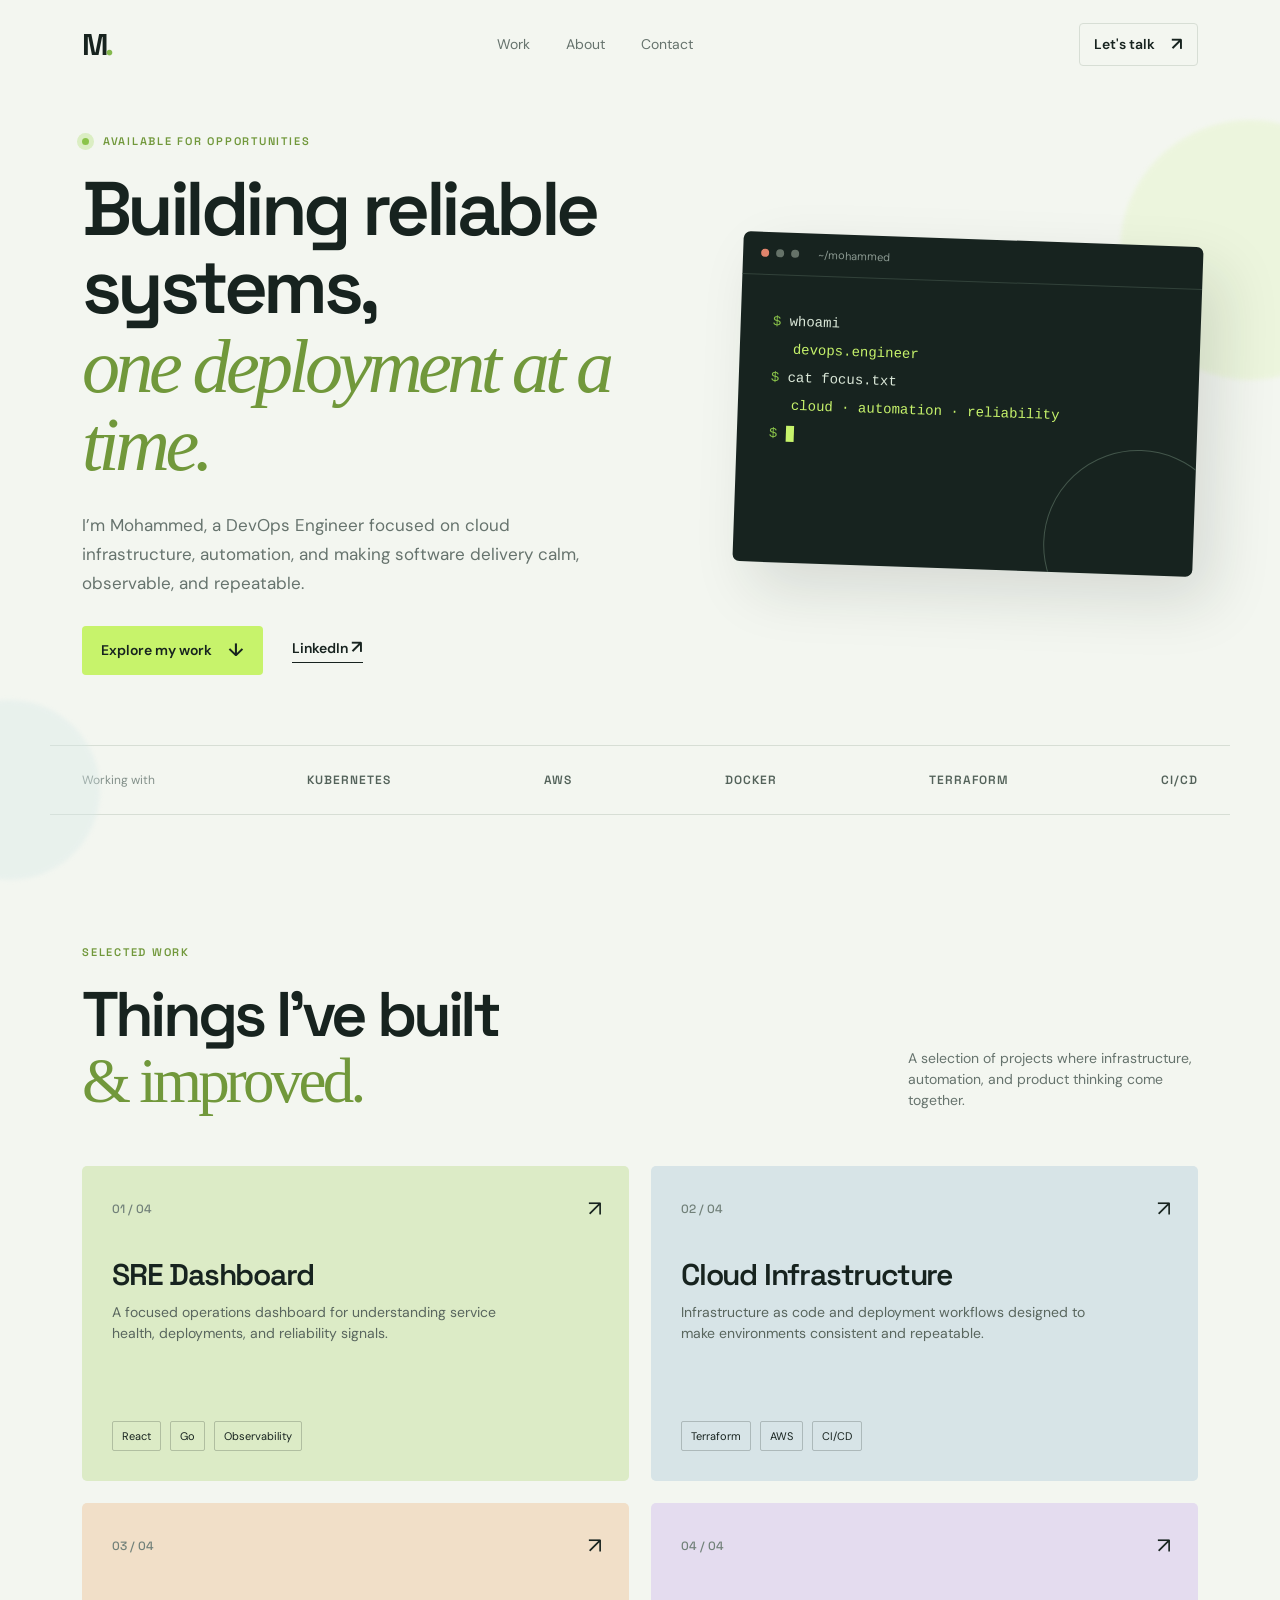
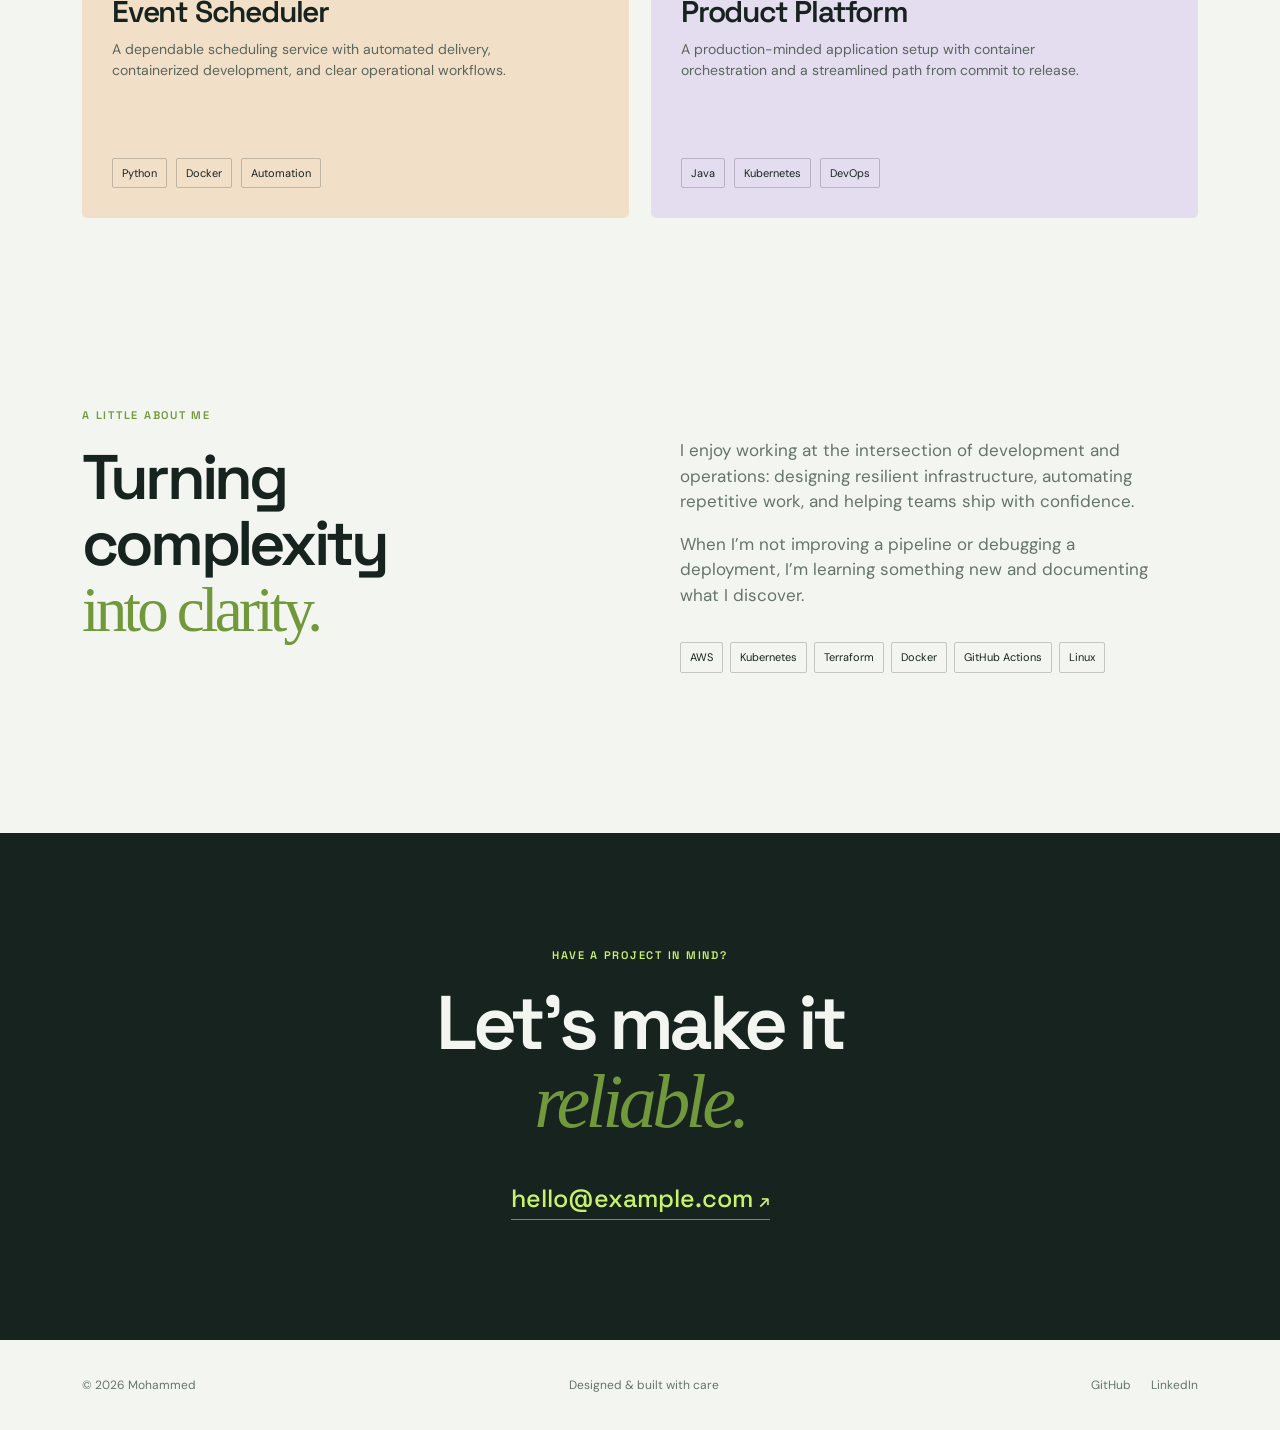
==== index.html @ fdc58a8e "Add files via upload" ====
<!doctype html>
<html lang="en">
  <head>
    <meta charset="UTF-8" />
    <meta name="viewport" content="width=device-width, initial-scale=1.0" />
    <meta name="description" content="Mohammed — DevOps Engineer portfolio" />
    <title>Mohammed | DevOps Engineer</title>
    <link rel="preconnect" href="https://fonts.googleapis.com" />
    <link rel="preconnect" href="https://fonts.gstatic.com" crossorigin />
    <link href="https://fonts.googleapis.com/css2?family=DM+Sans:wght@400;500;600;700&family=Space+Grotesk:wght@500;600;700&display=swap" rel="stylesheet" />
    <link rel="stylesheet" href="styles.css" />
  </head>
  <body>
    <div class="ambient ambient-one"></div>
    <div class="ambient ambient-two"></div>
    <header class="site-header">
      <a class="brand" href="#top" aria-label="Home">M<span>.</span></a>
      <nav aria-label="Main navigation">
        <a href="#work">Work</a>
        <a href="#about">About</a>
        <a href="#contact">Contact</a>
      </nav>
      <a class="button button-small button-outline" id="header-contact" href="#contact">Let's talk <span>↗</span></a>
    </header>

    <main id="top">
      <section class="hero section-wrap">
        <div class="hero-copy">
          <p class="eyebrow"><span class="status-dot"></span> Available for opportunities</p>
          <h1>Building reliable systems,<br /><em>one deployment at a time.</em></h1>
          <p class="hero-description">I’m Mohammed, a DevOps Engineer focused on cloud infrastructure, automation, and making software delivery calm, observable, and repeatable.</p>
          <div class="hero-actions">
            <a class="button button-primary" href="#work">Explore my work <span>↓</span></a>
            <a class="text-link" id="hero-linkedin" href="#" target="_blank" rel="noreferrer">LinkedIn <span>↗</span></a>
          </div>
        </div>
        <div class="hero-card">
          <div class="terminal-top"><span></span><span></span><span></span><small>~/mohammed</small></div>
          <div class="terminal-body">
            <p><span class="terminal-muted">$</span> whoami</p>
            <p class="terminal-value">devops.engineer</p>
            <p><span class="terminal-muted">$</span> cat focus.txt</p>
            <p class="terminal-value">cloud · automation · reliability</p>
            <p><span class="terminal-muted">$</span> <span class="cursor"></span></p>
          </div>
          <div class="card-orbit"></div>
        </div>
      </section>

      <section class="trust-bar section-wrap" aria-label="Core technologies">
        <span>Working with</span>
        <strong>KUBERNETES</strong><strong>AWS</strong><strong>DOCKER</strong><strong>TERRAFORM</strong><strong>CI/CD</strong>
      </section>

      <section class="section-wrap section" id="work">
        <div class="section-heading">
          <div><p class="eyebrow">Selected work</p><h2>Things I’ve built<br /><span>& improved.</span></h2></div>
          <p class="section-intro">A selection of projects where infrastructure, automation, and product thinking come together.</p>
        </div>
        <div class="project-grid" id="project-list"></div>
      </section>

      <section class="section-wrap section about-grid" id="about">
        <div><p class="eyebrow">A little about me</p><h2>Turning complexity<br /><span>into clarity.</span></h2></div>
        <div class="about-copy">
          <p>I enjoy working at the intersection of development and operations: designing resilient infrastructure, automating repetitive work, and helping teams ship with confidence.</p>
          <p>When I’m not improving a pipeline or debugging a deployment, I’m learning something new and documenting what I discover.</p>
          <div class="skill-list" id="skill-list"></div>
        </div>
      </section>

      <section class="contact section-wrap" id="contact">
        <p class="eyebrow">Have a project in mind?</p>
        <h2>Let’s make it<br /><em>reliable.</em></h2>
        <a class="contact-email" id="email-link" href="mailto:hello@example.com">hello@example.com <span>↗</span></a>
      </section>
    </main>
    <footer class="site-footer section-wrap">
      <span>© 2026 Mohammed</span>
      <span>Designed & built with care</span>
      <div><a id="footer-github" href="#" target="_blank" rel="noreferrer">GitHub</a><a id="footer-linkedin" href="#" target="_blank" rel="noreferrer">LinkedIn</a></div>
    </footer>
    <script src="script.js"></script>
  </body>
</html>
---- styles.css ----
:root{--ink:#17231f;--muted:#66736d;--paper:#f3f6f0;--lime:#c7f36b;--line:#d7ded5;--dark:#17231f;--serif:Georgia,"Times New Roman",serif;--sans:"DM Sans",sans-serif;--display:"Space Grotesk",sans-serif}
*{box-sizing:border-box}html{scroll-behavior:smooth}body{margin:0;background:var(--paper);color:var(--ink);font-family:var(--sans);line-height:1.5}a{color:inherit;text-decoration:none}.section-wrap,.site-header{max-width:1180px;margin:auto;padding-left:32px;padding-right:32px}.site-header{height:88px;display:flex;align-items:center;justify-content:space-between;position:relative;z-index:2}.brand{font:700 30px var(--display);letter-spacing:-.1em}.brand span{color:#85b94e}.site-header nav{display:flex;gap:36px;font-size:14px;color:var(--muted)}.site-header nav a:hover,.text-link:hover{color:#6c9f38}.button{display:inline-flex;align-items:center;gap:16px;border-radius:4px;padding:14px 19px;font-weight:600;font-size:14px;transition:.2s ease}.button span,.text-link span,.contact-email span{font-size:18px;line-height:1}.button-primary{background:var(--lime)}.button-primary:hover{background:#b6e458;transform:translateY(-2px)}.button-outline{border:1px solid var(--line)}.button-outline:hover{border-color:var(--ink)}.button-small{padding:10px 14px}.hero{min-height:620px;display:grid;grid-template-columns:1.12fr .88fr;align-items:center;gap:70px;padding-top:46px;padding-bottom:70px}.eyebrow{color:#71983b;text-transform:uppercase;letter-spacing:.16em;font:600 11px var(--display);margin:0 0 22px}.status-dot{display:inline-block;width:7px;height:7px;border-radius:50%;background:#8bc44a;box-shadow:0 0 0 5px #dbeec3;margin-right:9px}.hero h1,.contact h2{font:600 clamp(45px,6vw,76px)/1.03 var(--display);letter-spacing:-.06em;margin:0}.hero h1 em,.contact h2 em{font-family:var(--serif);font-weight:400;color:#71983b}.hero-description{max-width:530px;color:var(--muted);font-size:17px;line-height:1.7;margin:28px 0}.hero-actions{display:flex;align-items:center;gap:29px}.text-link{font-weight:600;font-size:14px;border-bottom:1px solid var(--ink);padding-bottom:3px}.hero-card{height:330px;background:var(--dark);border-radius:7px;overflow:hidden;position:relative;box-shadow:20px 25px 60px rgba(23,35,31,.13);transform:rotate(2deg)}.terminal-top{height:43px;border-bottom:1px solid #32423a;display:flex;align-items:center;padding:0 18px;gap:7px}.terminal-top span{width:8px;height:8px;border-radius:50%;background:#657268}.terminal-top span:first-child{background:#e0846c}.terminal-top small{color:#8c9a92;margin-left:12px;font-size:11px}.terminal-body{padding:32px;font:14px/2 "Courier New",monospace;color:#dbe8d9}.terminal-body p{margin:0}.terminal-muted{color:#8bc44a}.terminal-value{color:#c7f36b;padding-left:21px}.cursor{display:inline-block;height:16px;width:8px;background:#c7f36b;vertical-align:middle;animation:blink 1s infinite}@keyframes blink{50%{opacity:0}}.card-orbit{position:absolute;width:190px;height:190px;border:1px solid #43564b;border-radius:50%;right:-40px;bottom:-65px}.trust-bar{border-top:1px solid var(--line);border-bottom:1px solid var(--line);display:flex;align-items:center;justify-content:space-between;gap:20px;padding-top:25px;padding-bottom:25px;color:#83908a}.trust-bar span{font-size:12px}.trust-bar strong{font:600 12px var(--display);color:#53625a;letter-spacing:.08em}.section{padding-top:130px;padding-bottom:60px}.section-heading{display:flex;justify-content:space-between;align-items:end;margin-bottom:52px}.section h2{font:600 clamp(40px,5vw,63px)/1.05 var(--display);letter-spacing:-.06em;margin:0}.section h2 span{font-family:var(--serif);font-weight:400;color:#71983b}.section-intro{max-width:290px;color:var(--muted);font-size:14px;margin:0 0 3px}.project-grid{display:grid;grid-template-columns:repeat(2,1fr);gap:22px}.project{min-height:315px;padding:30px;border-radius:5px;display:flex;flex-direction:column;justify-content:space-between;overflow:hidden;position:relative}.project:nth-child(4n+1){background:#dcebc6}.project:nth-child(4n+2){background:#d7e4e7}.project:nth-child(4n+3){background:#f1dfc8}.project:nth-child(4n+4){background:#e4dcef}.project-number{font:500 12px var(--display);color:#718079}.project h3{font:600 30px var(--display);letter-spacing:-.04em;margin:35px 0 8px}.project p{color:#59665e;font-size:14px;max-width:430px;margin:0}.project-meta{display:flex;gap:9px;flex-wrap:wrap;margin-top:25px}.project-meta span,.skill-list span{border:1px solid rgba(23,35,31,.22);padding:6px 9px;border-radius:2px;font-size:11px}.project-link{position:absolute;right:27px;top:26px;font-size:22px}.about-grid{display:grid;grid-template-columns:1fr 1fr;gap:80px;padding-top:130px}.about-copy{padding-top:30px}.about-copy>p{font-size:17px;color:var(--muted);max-width:480px;margin:0 0 17px}.skill-list{display:flex;gap:7px;flex-wrap:wrap;margin-top:34px}.contact{background:var(--dark);color:var(--paper);max-width:none;text-align:center;margin-top:100px;padding-top:115px;padding-bottom:120px}.contact .eyebrow{color:#c7f36b}.contact-email{display:inline-block;color:#c7f36b;font:500 clamp(18px,2vw,25px) var(--display);border-bottom:1px solid #718f50;margin-top:42px;padding-bottom:5px}.site-footer{display:flex;justify-content:space-between;align-items:center;min-height:90px;font-size:12px;color:var(--muted)}.site-footer div{display:flex;gap:20px}.site-footer a:hover{color:var(--ink)}.ambient{position:absolute;border-radius:50%;filter:blur(2px);opacity:.35;pointer-events:none}.ambient-one{width:260px;height:260px;background:#e1f4bc;top:120px;right:-100px}.ambient-two{width:180px;height:180px;background:#d5e8e7;top:700px;left:-80px}@media(max-width:760px){.section-wrap,.site-header{padding-left:20px;padding-right:20px}.site-header{height:75px}.site-header nav{display:none}.hero{grid-template-columns:1fr;gap:45px;padding-top:60px}.hero-card{height:280px}.hero h1{font-size:48px}.trust-bar{justify-content:flex-start;flex-wrap:wrap;gap:14px 24px}.trust-bar span{width:100%}.section{padding-top:90px}.section-heading,.about-grid{display:block}.section-intro{margin-top:25px}.project-grid{grid-template-columns:1fr}.about-copy{padding-top:30px}.contact{margin-top:50px}.site-footer{gap:15px;flex-wrap:wrap;padding-top:20px;padding-bottom:20px}}
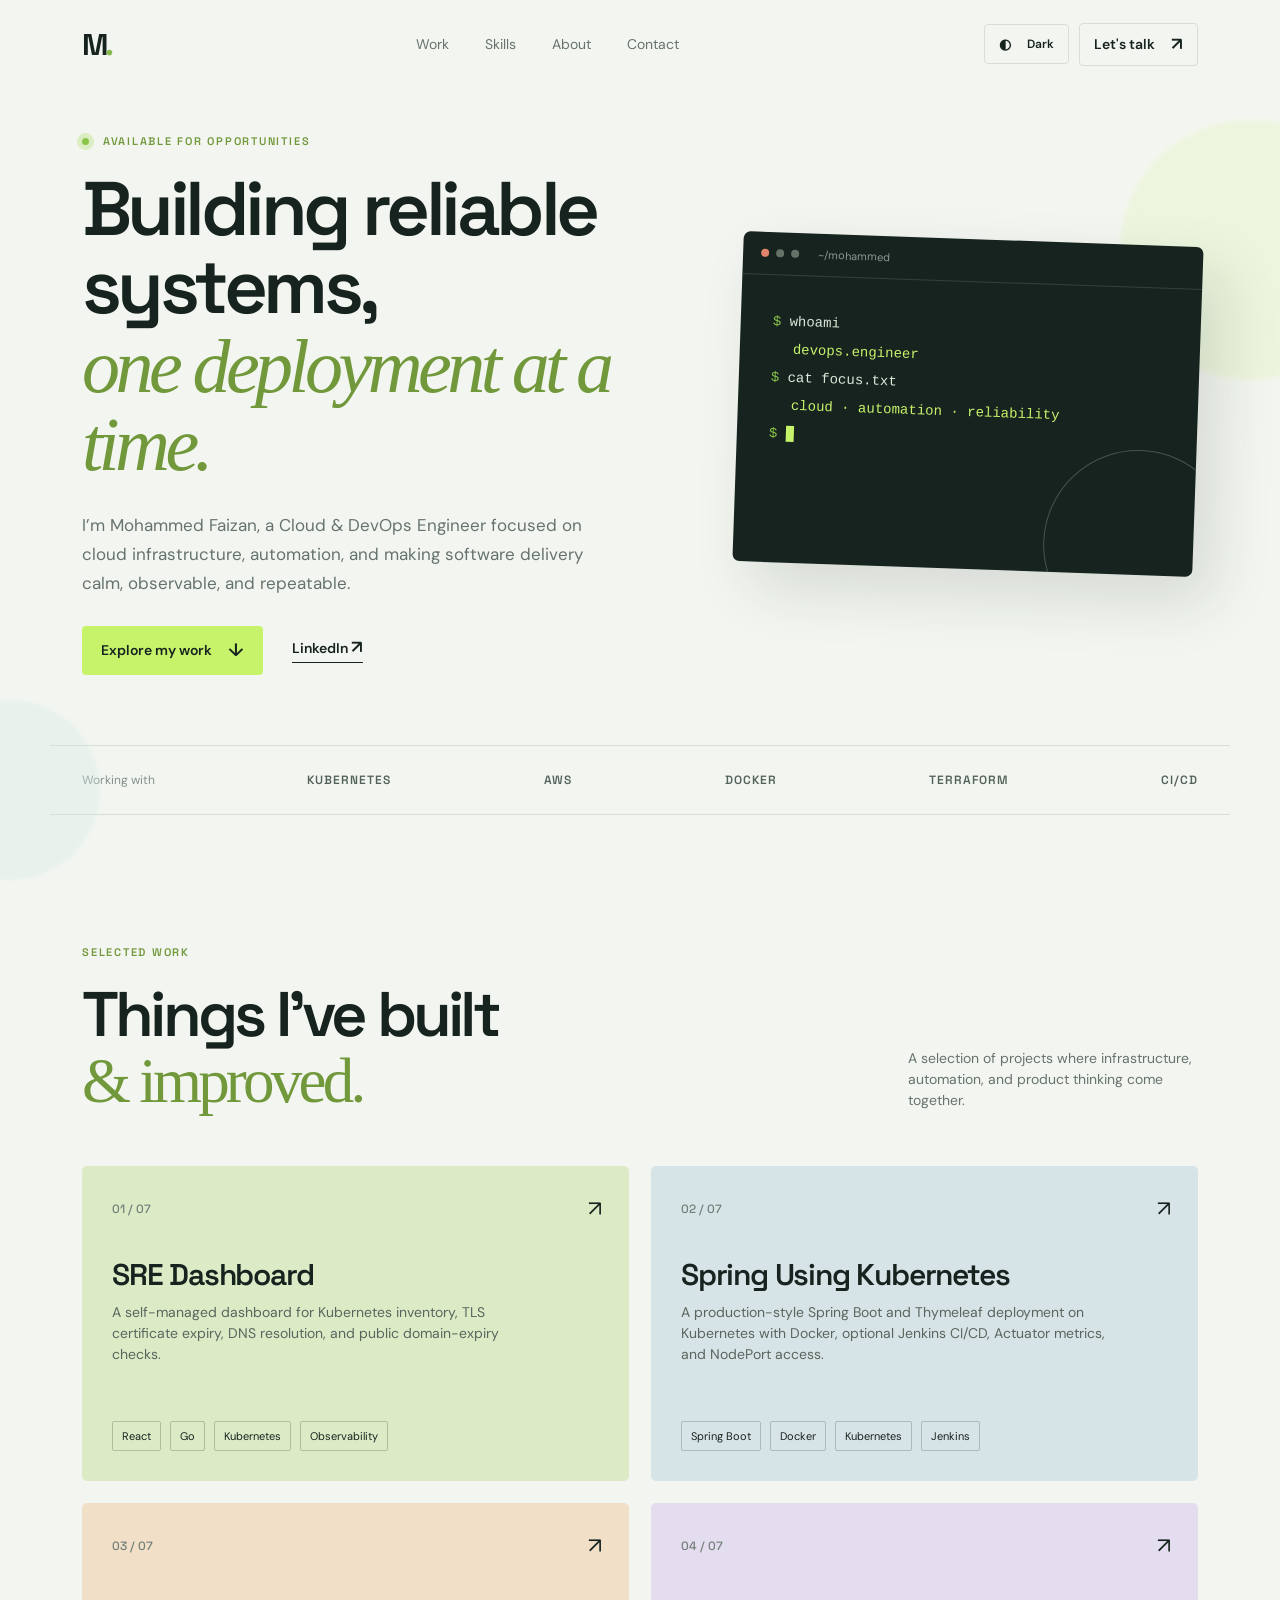
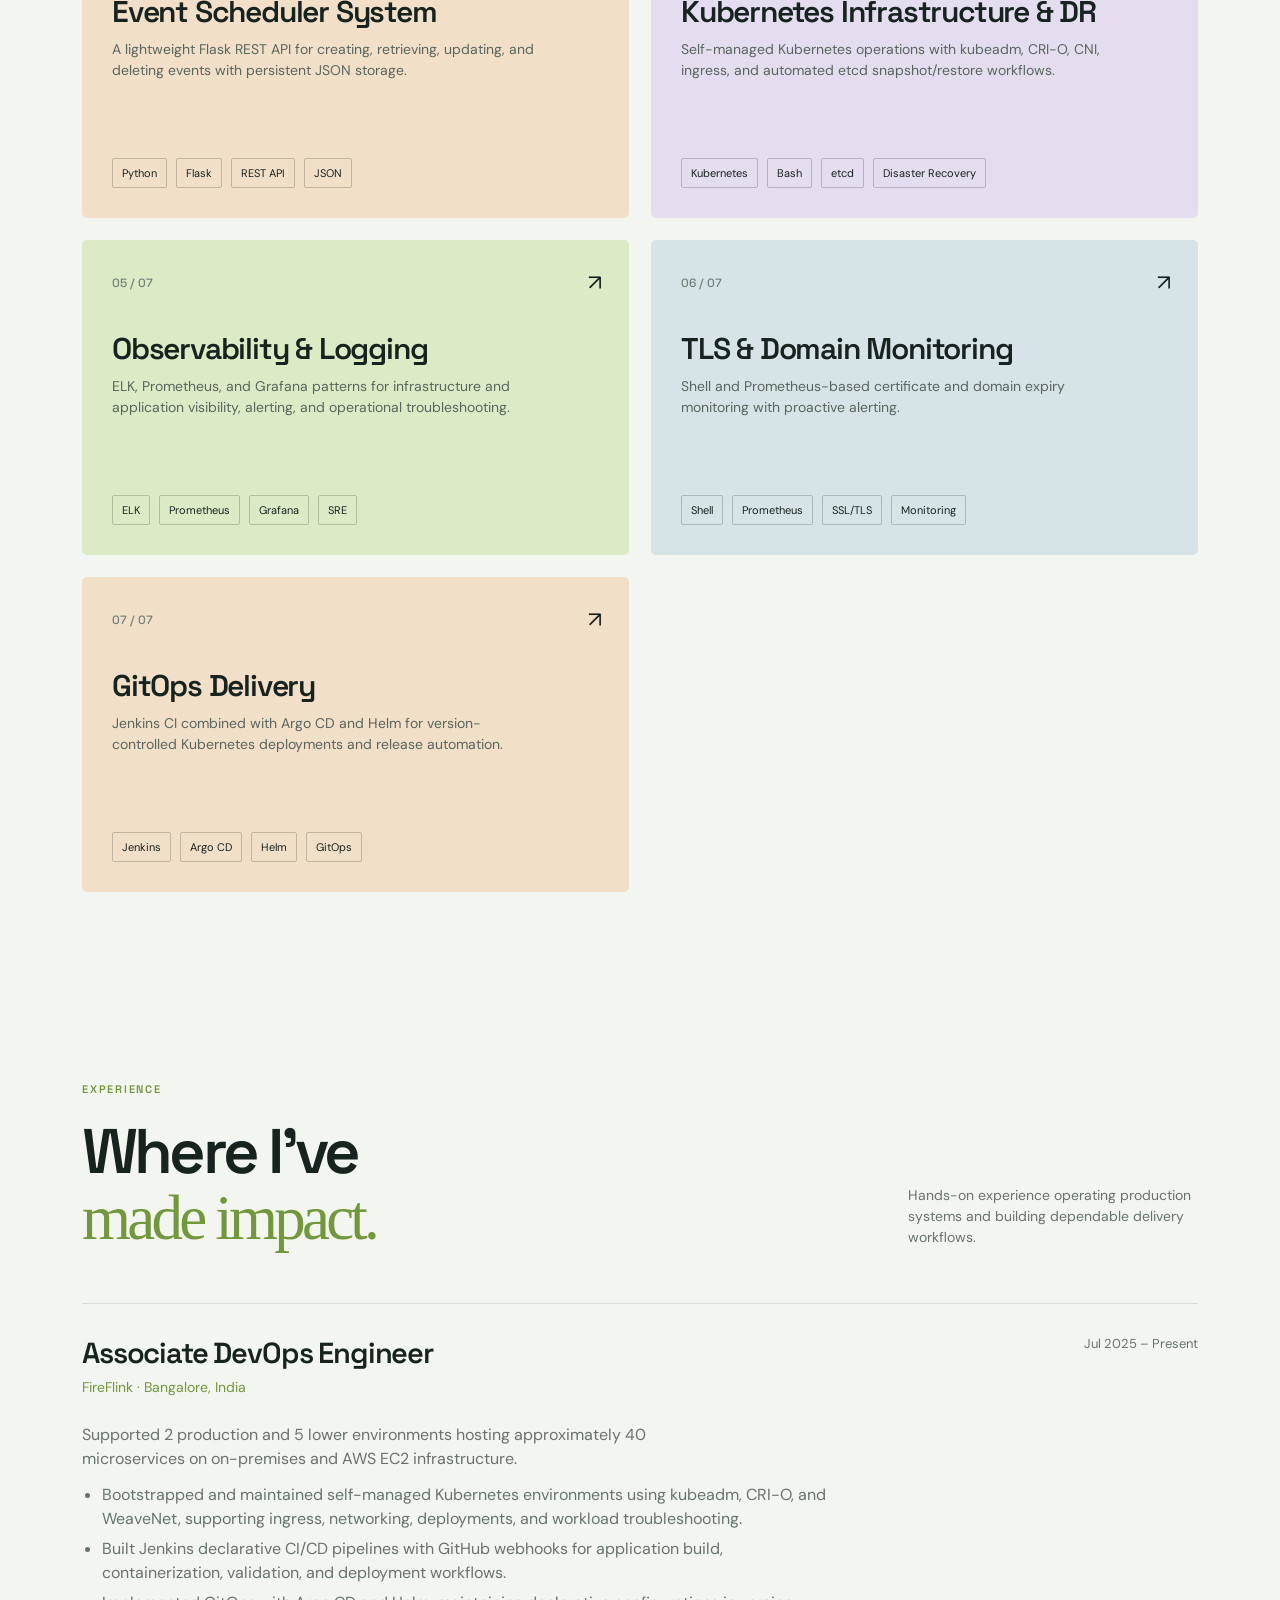
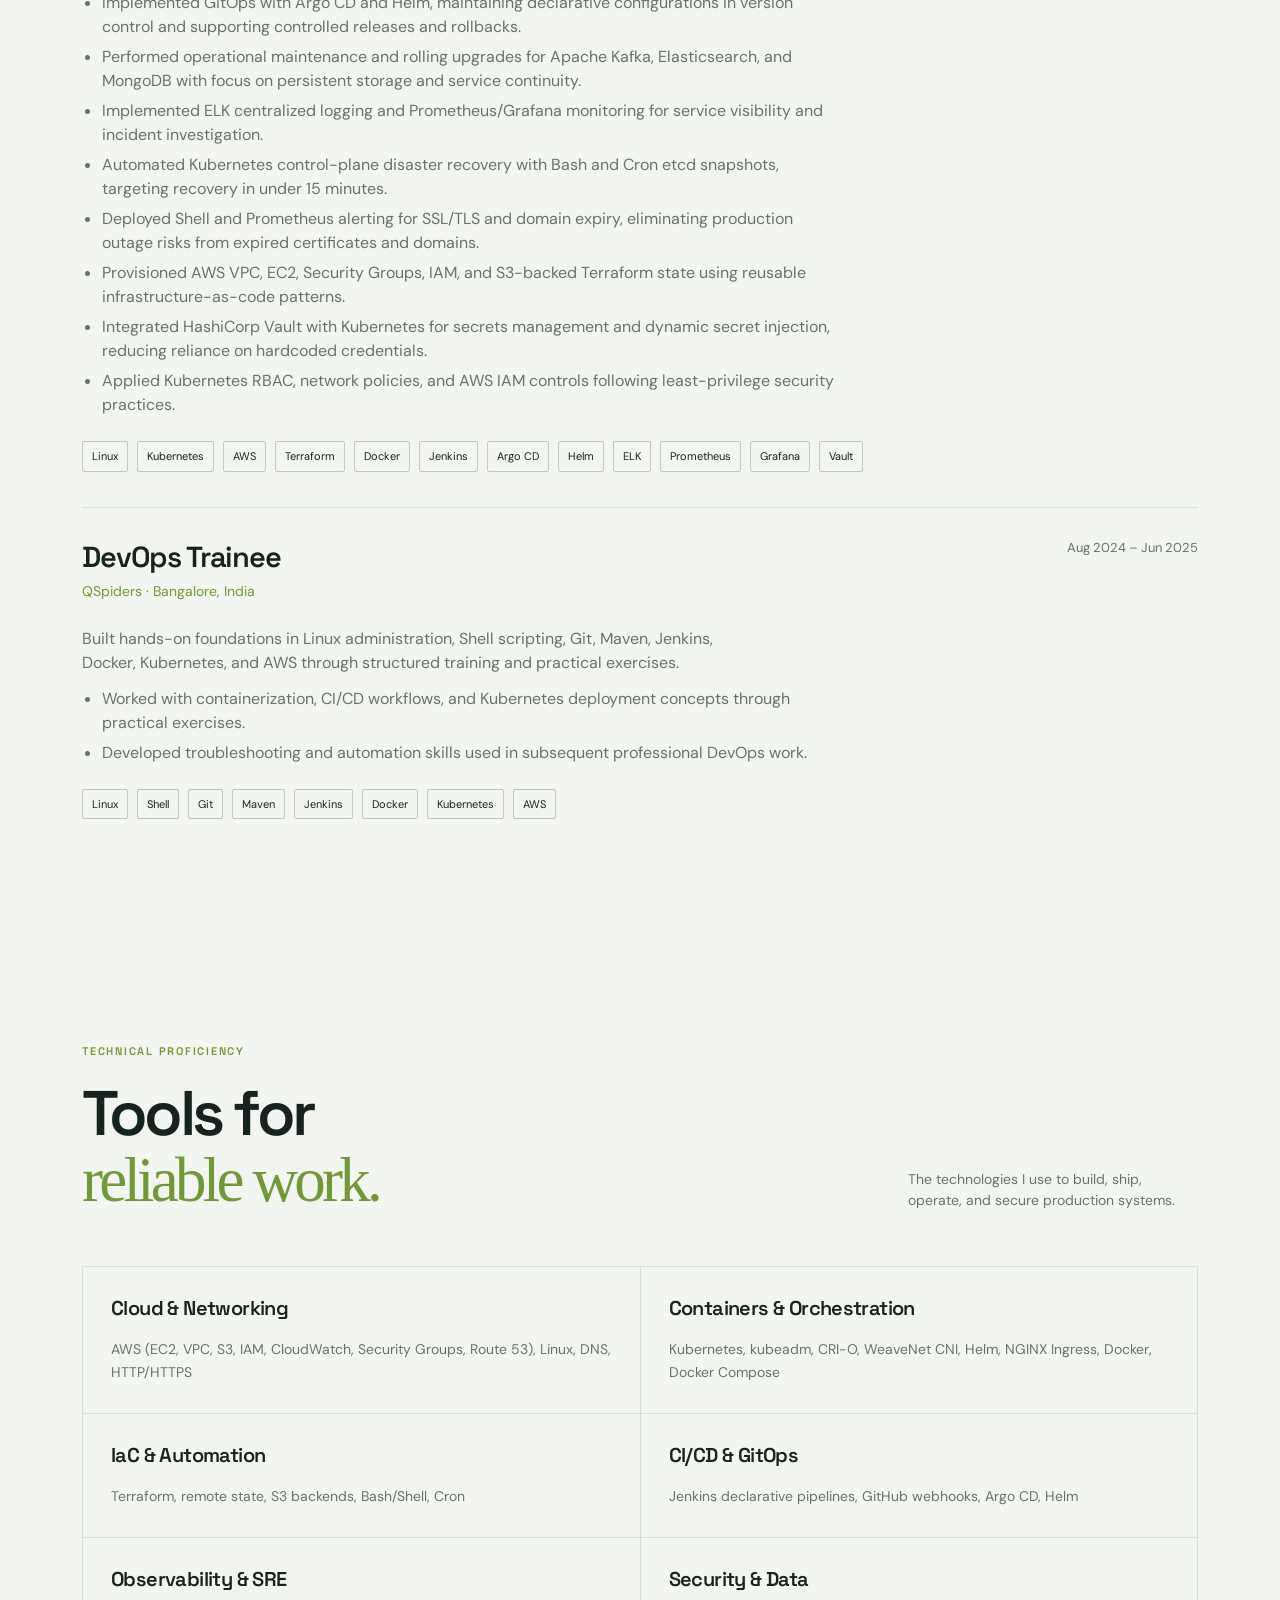
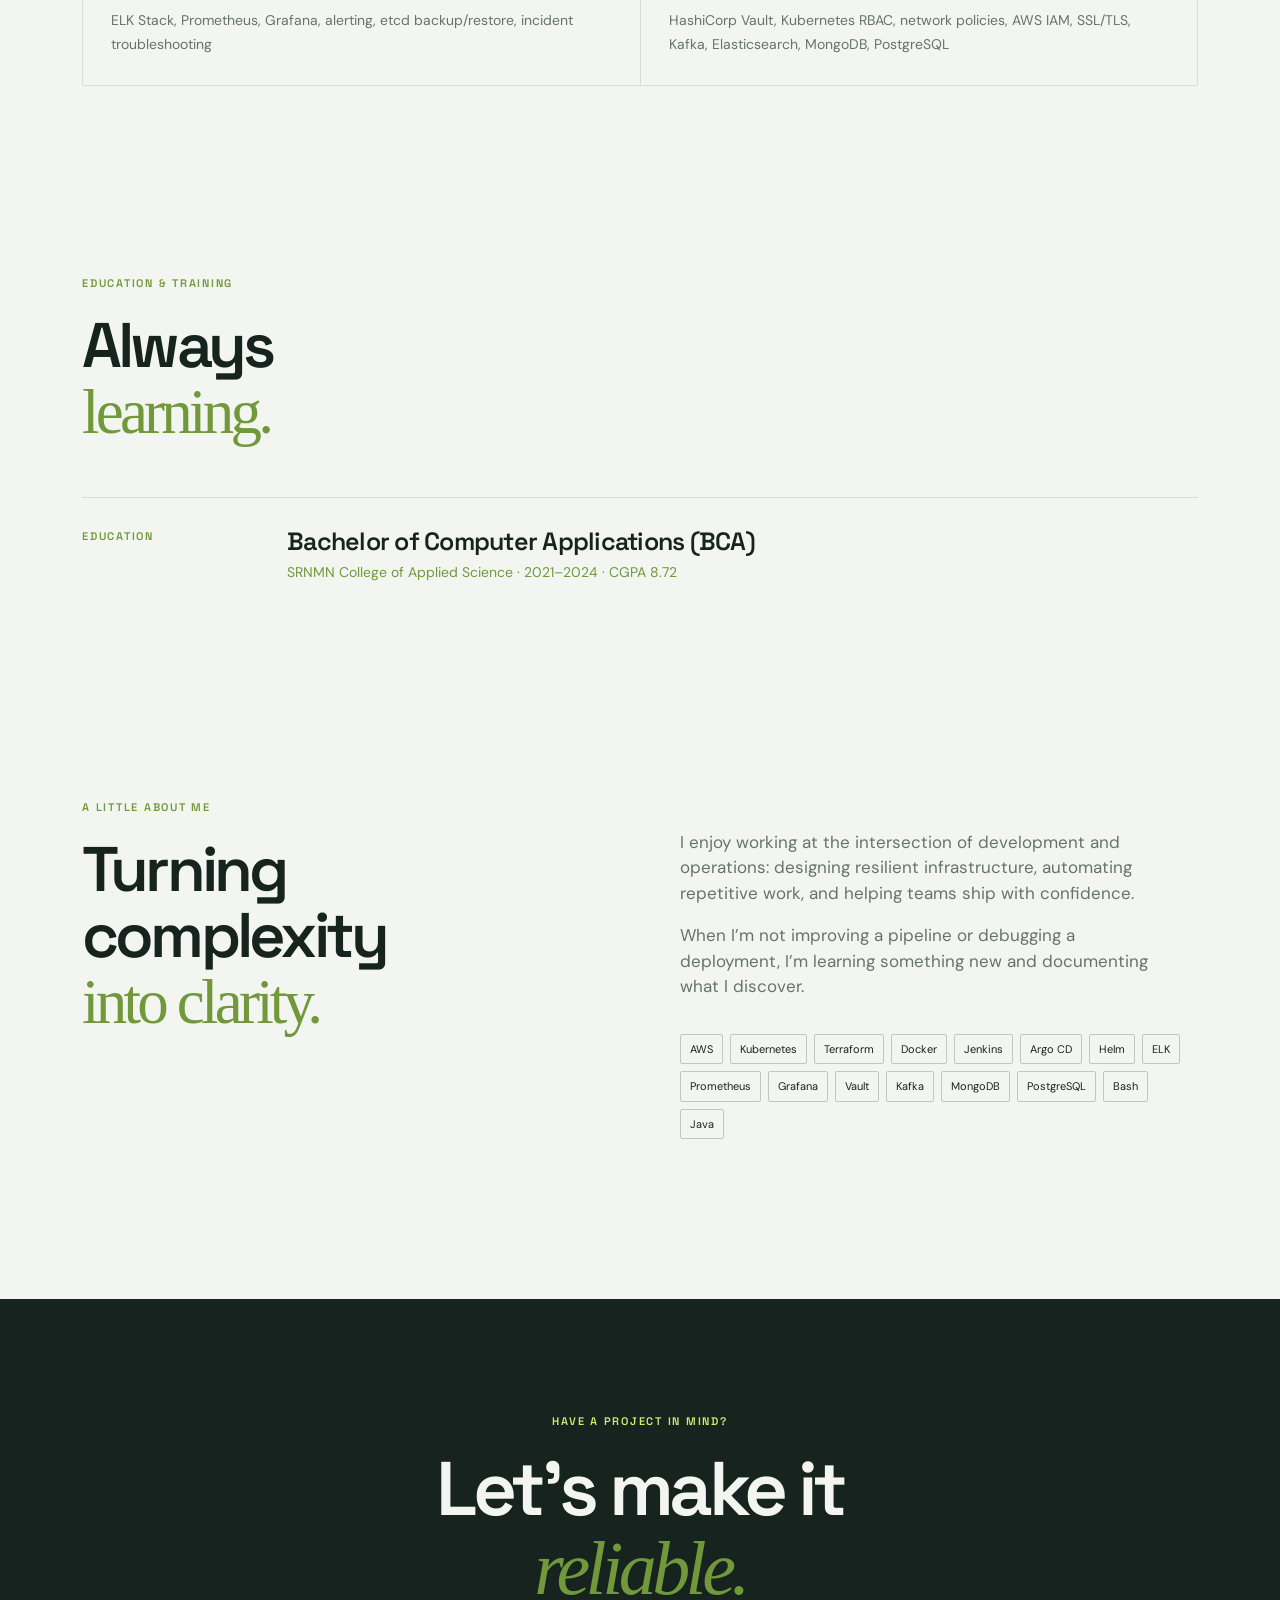
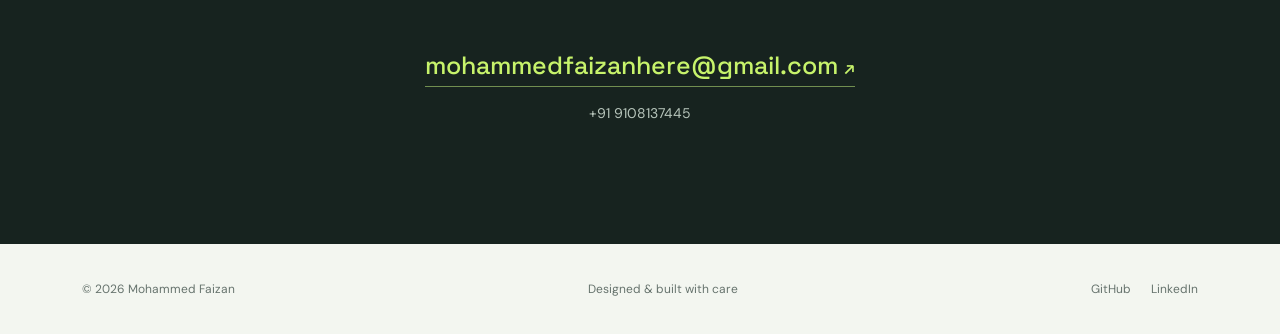
==== commit c5394817: "Add files via upload" ====
--- a/index.html
+++ b/index.html
@@ -3,8 +3,8 @@
   <head>
     <meta charset="UTF-8" />
     <meta name="viewport" content="width=device-width, initial-scale=1.0" />
-    <meta name="description" content="Mohammed — DevOps Engineer portfolio" />
-    <title>Mohammed | DevOps Engineer</title>
+    <meta name="description" content="Mohammed Faizan — Cloud & DevOps Engineer portfolio" />
+    <title>Mohammed Faizan | Cloud & DevOps Engineer</title>
     <link rel="preconnect" href="https://fonts.googleapis.com" />
     <link rel="preconnect" href="https://fonts.gstatic.com" crossorigin />
     <link href="https://fonts.googleapis.com/css2?family=DM+Sans:wght@400;500;600;700&family=Space+Grotesk:wght@500;600;700&display=swap" rel="stylesheet" />
@@ -17,10 +17,14 @@
       <a class="brand" href="#top" aria-label="Home">M<span>.</span></a>
       <nav aria-label="Main navigation">
         <a href="#work">Work</a>
+        <a href="#skills">Skills</a>
         <a href="#about">About</a>
         <a href="#contact">Contact</a>
       </nav>
-      <a class="button button-small button-outline" id="header-contact" href="#contact">Let's talk <span>↗</span></a>
+      <div class="header-actions">
+        <button class="theme-toggle button button-small button-outline" id="theme-toggle" type="button" aria-label="Switch to dark theme">◐ <span>Dark</span></button>
+        <a class="button button-small button-outline" id="header-contact" href="#contact">Let's talk <span>↗</span></a>
+      </div>
     </header>
 
     <main id="top">
@@ -28,7 +32,7 @@
         <div class="hero-copy">
           <p class="eyebrow"><span class="status-dot"></span> Available for opportunities</p>
           <h1>Building reliable systems,<br /><em>one deployment at a time.</em></h1>
-          <p class="hero-description">I’m Mohammed, a DevOps Engineer focused on cloud infrastructure, automation, and making software delivery calm, observable, and repeatable.</p>
+          <p class="hero-description">I’m Mohammed Faizan, a Cloud & DevOps Engineer focused on cloud infrastructure, automation, and making software delivery calm, observable, and repeatable.</p>
           <div class="hero-actions">
             <a class="button button-primary" href="#work">Explore my work <span>↓</span></a>
             <a class="text-link" id="hero-linkedin" href="#" target="_blank" rel="noreferrer">LinkedIn <span>↗</span></a>
@@ -60,6 +64,29 @@
         <div class="project-grid" id="project-list"></div>
       </section>
 
+      <section class="section-wrap section experience" id="experience">
+        <div class="section-heading">
+          <div><p class="eyebrow">Experience</p><h2>Where I’ve<br /><span>made impact.</span></h2></div>
+          <p class="section-intro">Hands-on experience operating production systems and building dependable delivery workflows.</p>
+        </div>
+        <div id="experience-list"></div>
+      </section>
+
+      <section class="section-wrap section skills-section" id="skills">
+        <div class="section-heading">
+          <div><p class="eyebrow">Technical proficiency</p><h2>Tools for<br /><span>reliable work.</span></h2></div>
+          <p class="section-intro">The technologies I use to build, ship, operate, and secure production systems.</p>
+        </div>
+        <div class="proficiency-grid" id="proficiency-list"></div>
+      </section>
+
+      <section class="section-wrap section credentials">
+        <div class="section-heading">
+          <div><p class="eyebrow">Education & training</p><h2>Always<br /><span>learning.</span></h2></div>
+        </div>
+        <div id="credential-list"></div>
+      </section>
+
       <section class="section-wrap section about-grid" id="about">
         <div><p class="eyebrow">A little about me</p><h2>Turning complexity<br /><span>into clarity.</span></h2></div>
         <div class="about-copy">
@@ -73,10 +100,11 @@
         <p class="eyebrow">Have a project in mind?</p>
         <h2>Let’s make it<br /><em>reliable.</em></h2>
         <a class="contact-email" id="email-link" href="mailto:hello@example.com">hello@example.com <span>↗</span></a>
+        <a class="contact-phone" id="phone-link" href="tel:+919108137445">+91 9108137445</a>
       </section>
     </main>
     <footer class="site-footer section-wrap">
-      <span>© 2026 Mohammed</span>
+      <span>© 2026 Mohammed Faizan</span>
       <span>Designed & built with care</span>
       <div><a id="footer-github" href="#" target="_blank" rel="noreferrer">GitHub</a><a id="footer-linkedin" href="#" target="_blank" rel="noreferrer">LinkedIn</a></div>
     </footer>
--- a/styles.css
+++ b/styles.css
@@ -1,2 +1,4 @@
-:root{--ink:#17231f;--muted:#66736d;--paper:#f3f6f0;--lime:#c7f36b;--line:#d7ded5;--dark:#17231f;--serif:Georgia,"Times New Roman",serif;--sans:"DM Sans",sans-serif;--display:"Space Grotesk",sans-serif}
-*{box-sizing:border-box}html{scroll-behavior:smooth}body{margin:0;background:var(--paper);color:var(--ink);font-family:var(--sans);line-height:1.5}a{color:inherit;text-decoration:none}.section-wrap,.site-header{max-width:1180px;margin:auto;padding-left:32px;padding-right:32px}.site-header{height:88px;display:flex;align-items:center;justify-content:space-between;position:relative;z-index:2}.brand{font:700 30px var(--display);letter-spacing:-.1em}.brand span{color:#85b94e}.site-header nav{display:flex;gap:36px;font-size:14px;color:var(--muted)}.site-header nav a:hover,.text-link:hover{color:#6c9f38}.button{display:inline-flex;align-items:center;gap:16px;border-radius:4px;padding:14px 19px;font-weight:600;font-size:14px;transition:.2s ease}.button span,.text-link span,.contact-email span{font-size:18px;line-height:1}.button-primary{background:var(--lime)}.button-primary:hover{background:#b6e458;transform:translateY(-2px)}.button-outline{border:1px solid var(--line)}.button-outline:hover{border-color:var(--ink)}.button-small{padding:10px 14px}.hero{min-height:620px;display:grid;grid-template-columns:1.12fr .88fr;align-items:center;gap:70px;padding-top:46px;padding-bottom:70px}.eyebrow{color:#71983b;text-transform:uppercase;letter-spacing:.16em;font:600 11px var(--display);margin:0 0 22px}.status-dot{display:inline-block;width:7px;height:7px;border-radius:50%;background:#8bc44a;box-shadow:0 0 0 5px #dbeec3;margin-right:9px}.hero h1,.contact h2{font:600 clamp(45px,6vw,76px)/1.03 var(--display);letter-spacing:-.06em;margin:0}.hero h1 em,.contact h2 em{font-family:var(--serif);font-weight:400;color:#71983b}.hero-description{max-width:530px;color:var(--muted);font-size:17px;line-height:1.7;margin:28px 0}.hero-actions{display:flex;align-items:center;gap:29px}.text-link{font-weight:600;font-size:14px;border-bottom:1px solid var(--ink);padding-bottom:3px}.hero-card{height:330px;background:var(--dark);border-radius:7px;overflow:hidden;position:relative;box-shadow:20px 25px 60px rgba(23,35,31,.13);transform:rotate(2deg)}.terminal-top{height:43px;border-bottom:1px solid #32423a;display:flex;align-items:center;padding:0 18px;gap:7px}.terminal-top span{width:8px;height:8px;border-radius:50%;background:#657268}.terminal-top span:first-child{background:#e0846c}.terminal-top small{color:#8c9a92;margin-left:12px;font-size:11px}.terminal-body{padding:32px;font:14px/2 "Courier New",monospace;color:#dbe8d9}.terminal-body p{margin:0}.terminal-muted{color:#8bc44a}.terminal-value{color:#c7f36b;padding-left:21px}.cursor{display:inline-block;height:16px;width:8px;background:#c7f36b;vertical-align:middle;animation:blink 1s infinite}@keyframes blink{50%{opacity:0}}.card-orbit{position:absolute;width:190px;height:190px;border:1px solid #43564b;border-radius:50%;right:-40px;bottom:-65px}.trust-bar{border-top:1px solid var(--line);border-bottom:1px solid var(--line);display:flex;align-items:center;justify-content:space-between;gap:20px;padding-top:25px;padding-bottom:25px;color:#83908a}.trust-bar span{font-size:12px}.trust-bar strong{font:600 12px var(--display);color:#53625a;letter-spacing:.08em}.section{padding-top:130px;padding-bottom:60px}.section-heading{display:flex;justify-content:space-between;align-items:end;margin-bottom:52px}.section h2{font:600 clamp(40px,5vw,63px)/1.05 var(--display);letter-spacing:-.06em;margin:0}.section h2 span{font-family:var(--serif);font-weight:400;color:#71983b}.section-intro{max-width:290px;color:var(--muted);font-size:14px;margin:0 0 3px}.project-grid{display:grid;grid-template-columns:repeat(2,1fr);gap:22px}.project{min-height:315px;padding:30px;border-radius:5px;display:flex;flex-direction:column;justify-content:space-between;overflow:hidden;position:relative}.project:nth-child(4n+1){background:#dcebc6}.project:nth-child(4n+2){background:#d7e4e7}.project:nth-child(4n+3){background:#f1dfc8}.project:nth-child(4n+4){background:#e4dcef}.project-number{font:500 12px var(--display);color:#718079}.project h3{font:600 30px var(--display);letter-spacing:-.04em;margin:35px 0 8px}.project p{color:#59665e;font-size:14px;max-width:430px;margin:0}.project-meta{display:flex;gap:9px;flex-wrap:wrap;margin-top:25px}.project-meta span,.skill-list span{border:1px solid rgba(23,35,31,.22);padding:6px 9px;border-radius:2px;font-size:11px}.project-link{position:absolute;right:27px;top:26px;font-size:22px}.about-grid{display:grid;grid-template-columns:1fr 1fr;gap:80px;padding-top:130px}.about-copy{padding-top:30px}.about-copy>p{font-size:17px;color:var(--muted);max-width:480px;margin:0 0 17px}.skill-list{display:flex;gap:7px;flex-wrap:wrap;margin-top:34px}.contact{background:var(--dark);color:var(--paper);max-width:none;text-align:center;margin-top:100px;padding-top:115px;padding-bottom:120px}.contact .eyebrow{color:#c7f36b}.contact-email{display:inline-block;color:#c7f36b;font:500 clamp(18px,2vw,25px) var(--display);border-bottom:1px solid #718f50;margin-top:42px;padding-bottom:5px}.site-footer{display:flex;justify-content:space-between;align-items:center;min-height:90px;font-size:12px;color:var(--muted)}.site-footer div{display:flex;gap:20px}.site-footer a:hover{color:var(--ink)}.ambient{position:absolute;border-radius:50%;filter:blur(2px);opacity:.35;pointer-events:none}.ambient-one{width:260px;height:260px;background:#e1f4bc;top:120px;right:-100px}.ambient-two{width:180px;height:180px;background:#d5e8e7;top:700px;left:-80px}@media(max-width:760px){.section-wrap,.site-header{padding-left:20px;padding-right:20px}.site-header{height:75px}.site-header nav{display:none}.hero{grid-template-columns:1fr;gap:45px;padding-top:60px}.hero-card{height:280px}.hero h1{font-size:48px}.trust-bar{justify-content:flex-start;flex-wrap:wrap;gap:14px 24px}.trust-bar span{width:100%}.section{padding-top:90px}.section-heading,.about-grid{display:block}.section-intro{margin-top:25px}.project-grid{grid-template-columns:1fr}.about-copy{padding-top:30px}.contact{margin-top:50px}.site-footer{gap:15px;flex-wrap:wrap;padding-top:20px;padding-bottom:20px}}
+:root{--ink:#17231f;--muted:#66736d;--paper:#f3f6f0;--lime:#c7f36b;--line:#d7ded5;--dark:#17231f;--serif:Georgia,"Times New Roman",serif;--sans:"DM Sans",sans-serif;--display:"Space Grotesk",sans-serif}body.dark-theme{--ink:#f1f5ef;--muted:#aab7ae;--paper:#111714;--line:#34423a;--dark:#26342d}body.dark-theme .hero-card{box-shadow:20px 25px 60px rgba(0,0,0,.3)}body.dark-theme .project p,body.dark-theme .experience-item li{color:#aab7ae}
+*{box-sizing:border-box}html{scroll-behavior:smooth}body{margin:0;background:var(--paper);color:var(--ink);font-family:var(--sans);line-height:1.5}a{color:inherit;text-decoration:none}.section-wrap,.site-header{max-width:1180px;margin:auto;padding-left:32px;padding-right:32px}.site-header{height:88px;display:flex;align-items:center;justify-content:space-between;position:relative;z-index:2}.brand{font:700 30px var(--display);letter-spacing:-.1em}.brand span{color:#85b94e}.site-header nav{display:flex;gap:36px;font-size:14px;color:var(--muted)}.site-header nav a:hover,.text-link:hover{color:#6c9f38}.button{display:inline-flex;align-items:center;gap:16px;border-radius:4px;padding:14px 19px;font-weight:600;font-size:14px;transition:.2s ease}.button span,.text-link span,.contact-email span{font-size:18px;line-height:1}.button-primary{background:var(--lime)}.button-primary:hover{background:#b6e458;transform:translateY(-2px)}.button-outline{border:1px solid var(--line)}.button-outline:hover{border-color:var(--ink)}.button-small{padding:10px 14px}.hero{min-height:620px;display:grid;grid-template-columns:1.12fr .88fr;align-items:center;gap:70px;padding-top:46px;padding-bottom:70px}.eyebrow{color:#71983b;text-transform:uppercase;letter-spacing:.16em;font:600 11px var(--display);margin:0 0 22px}.status-dot{display:inline-block;width:7px;height:7px;border-radius:50%;background:#8bc44a;box-shadow:0 0 0 5px #dbeec3;margin-right:9px}.hero h1,.contact h2{font:600 clamp(45px,6vw,76px)/1.03 var(--display);letter-spacing:-.06em;margin:0}.hero h1 em,.contact h2 em{font-family:var(--serif);font-weight:400;color:#71983b}.hero-description{max-width:530px;color:var(--muted);font-size:17px;line-height:1.7;margin:28px 0}.hero-actions{display:flex;align-items:center;gap:29px}.text-link{font-weight:600;font-size:14px;border-bottom:1px solid var(--ink);padding-bottom:3px}.hero-card{height:330px;background:var(--dark);border-radius:7px;overflow:hidden;position:relative;box-shadow:20px 25px 60px rgba(23,35,31,.13);transform:rotate(2deg)}.terminal-top{height:43px;border-bottom:1px solid #32423a;display:flex;align-items:center;padding:0 18px;gap:7px}.terminal-top span{width:8px;height:8px;border-radius:50%;background:#657268}.terminal-top span:first-child{background:#e0846c}.terminal-top small{color:#8c9a92;margin-left:12px;font-size:11px}.terminal-body{padding:32px;font:14px/2 "Courier New",monospace;color:#dbe8d9}.terminal-body p{margin:0}.terminal-muted{color:#8bc44a}.terminal-value{color:#c7f36b;padding-left:21px}.cursor{display:inline-block;height:16px;width:8px;background:#c7f36b;vertical-align:middle;animation:blink 1s infinite}@keyframes blink{50%{opacity:0}}.card-orbit{position:absolute;width:190px;height:190px;border:1px solid #43564b;border-radius:50%;right:-40px;bottom:-65px}.trust-bar{border-top:1px solid var(--line);border-bottom:1px solid var(--line);display:flex;align-items:center;justify-content:space-between;gap:20px;padding-top:25px;padding-bottom:25px;color:#83908a}.trust-bar span{font-size:12px}.trust-bar strong{font:600 12px var(--display);color:#53625a;letter-spacing:.08em}.section{padding-top:130px;padding-bottom:60px}.section-heading{display:flex;justify-content:space-between;align-items:end;margin-bottom:52px}.section h2{font:600 clamp(40px,5vw,63px)/1.05 var(--display);letter-spacing:-.06em;margin:0}.section h2 span{font-family:var(--serif);font-weight:400;color:#71983b}.section-intro{max-width:290px;color:var(--muted);font-size:14px;margin:0 0 3px}.project-grid{display:grid;grid-template-columns:repeat(2,1fr);gap:22px}.project{min-height:315px;padding:30px;border-radius:5px;display:flex;flex-direction:column;justify-content:space-between;overflow:hidden;position:relative}.project:nth-child(4n+1){background:#dcebc6}.project:nth-child(4n+2){background:#d7e4e7}.project:nth-child(4n+3){background:#f1dfc8}.project:nth-child(4n+4){background:#e4dcef}.project-number{font:500 12px var(--display);color:#718079}.project h3{font:600 30px var(--display);letter-spacing:-.04em;margin:35px 0 8px}.project p{color:#59665e;font-size:14px;max-width:430px;margin:0}.project-meta{display:flex;gap:9px;flex-wrap:wrap;margin-top:25px}.project-meta span,.skill-list span{border:1px solid rgba(23,35,31,.22);padding:6px 9px;border-radius:2px;font-size:11px}.project-link{position:absolute;right:27px;top:26px;font-size:22px}.about-grid{display:grid;grid-template-columns:1fr 1fr;gap:80px;padding-top:130px}.about-copy{padding-top:30px}.about-copy>p{font-size:17px;color:var(--muted);max-width:480px;margin:0 0 17px}.skill-list{display:flex;gap:7px;flex-wrap:wrap;margin-top:34px}.contact{background:var(--dark);color:var(--paper);max-width:none;text-align:center;margin-top:100px;padding-top:115px;padding-bottom:120px}.contact .eyebrow{color:#c7f36b}.contact-email{display:inline-block;color:#c7f36b;font:500 clamp(18px,2vw,25px) var(--display);border-bottom:1px solid #718f50;margin-top:42px;padding-bottom:5px}.contact-phone{display:block;color:#b7c5bb;font-size:14px;margin-top:16px}.site-footer{display:flex;justify-content:space-between;align-items:center;min-height:90px;font-size:12px;color:var(--muted)}.site-footer div{display:flex;gap:20px}.site-footer a:hover{color:var(--ink)}.ambient{position:absolute;border-radius:50%;filter:blur(2px);opacity:.35;pointer-events:none}.ambient-one{width:260px;height:260px;background:#e1f4bc;top:120px;right:-100px}.ambient-two{width:180px;height:180px;background:#d5e8e7;top:700px;left:-80px}.credential-item{display:grid;grid-template-columns:170px 1fr;gap:35px;border-top:1px solid var(--line);padding:27px 0}.credential-item .eyebrow{margin:4px 0 0}.credential-item h3{font:600 25px var(--display);letter-spacing:-.03em;margin:0 0 5px}.credential-item p{color:#71983b;margin:0;font-size:14px}.credential-summary{color:var(--muted)!important;max-width:650px;margin-top:15px!important}@media(max-width:760px){.section-wrap,.site-header{padding-left:20px;padding-right:20px}.site-header{height:75px}.site-header nav{display:none}.hero{grid-template-columns:1fr;gap:45px;padding-top:60px}.hero-card{height:280px}.hero h1{font-size:48px}.trust-bar{justify-content:flex-start;flex-wrap:wrap;gap:14px 24px}.trust-bar span{width:100%}.section{padding-top:90px}.section-heading,.about-grid{display:block}.section-intro{margin-top:25px}.project-grid{grid-template-columns:1fr}.about-copy{padding-top:30px}.contact{margin-top:50px}.site-footer{gap:15px;flex-wrap:wrap;padding-top:20px;padding-bottom:20px}}
+.header-actions{display:flex;align-items:center;gap:10px}.theme-toggle{font-family:var(--sans);cursor:pointer;color:var(--ink);background:transparent}.theme-toggle span{font-size:12px}.proficiency-grid{display:grid;grid-template-columns:repeat(2,1fr);gap:1px;background:var(--line);border:1px solid var(--line)}.proficiency-card{background:var(--paper);padding:28px}.proficiency-card h3{font:600 20px var(--display);margin:0 0 17px;letter-spacing:-.03em}.proficiency-card p{color:var(--muted);font-size:14px;line-height:1.7;margin:0}@media(max-width:760px){.header-actions .button-outline#header-contact{display:none}.proficiency-grid{grid-template-columns:1fr}.proficiency-card{padding:22px}}
+.experience-item{border-top:1px solid var(--line);padding:30px 0 35px}.experience-heading{display:flex;justify-content:space-between;gap:20px;align-items:start}.experience-heading h3{font:600 29px var(--display);letter-spacing:-.04em;margin:0 0 6px}.experience-heading p{color:#71983b;margin:0;font-size:14px}.experience-heading>span{color:var(--muted);font-size:13px;white-space:nowrap}.experience-summary{color:var(--muted);max-width:650px;margin:25px 0 12px}.experience-item ul{color:var(--muted);max-width:760px;padding-left:20px;margin:0}.experience-item li{margin:6px 0}.experience-item .project-meta{margin-top:24px}.about-copy{padding-top:30px}.about-copy>p{font-size:17px;color:var(--muted);max-width:480px;margin:0 0 17px}.skill-list{display:flex;gap:7px;flex-wrap:wrap;margin-top:34px}.contact{background:var(--dark);color:var(--paper);max-width:none;text-align:center;margin-top:100px;padding-top:115px;padding-bottom:120px}.contact .eyebrow{color:#c7f36b}.contact-email{display:inline-block;color:#c7f36b;font:500 clamp(18px,2vw,25px) var(--display);border-bottom:1px solid #718f50;margin-top:42px;padding-bottom:5px}.contact-phone{display:block;color:#b7c5bb;font-size:14px;margin-top:16px}.site-footer{display:flex;justify-content:space-between;align-items:center;min-height:90px;font-size:12px;color:var(--muted)}.site-footer div{display:flex;gap:20px}.site-footer a:hover{color:var(--ink)}.ambient{position:absolute;border-radius:50%;filter:blur(2px);opacity:.35;pointer-events:none}.ambient-one{width:260px;height:260px;background:#e1f4bc;top:120px;right:-100px}.ambient-two{width:180px;height:180px;background:#d5e8e7;top:700px;left:-80px}@media(max-width:760px){.section-wrap,.site-header{padding-left:20px;padding-right:20px}.site-header{height:75px}.site-header nav{display:none}.hero{grid-template-columns:1fr;gap:45px;padding-top:60px}.hero-card{height:280px}.hero h1{font-size:48px}.trust-bar{justify-content:flex-start;flex-wrap:wrap;gap:14px 24px}.trust-bar span{width:100%}.section{padding-top:90px}.section-heading,.about-grid{display:block}.section-intro{margin-top:25px}.project-grid{grid-template-columns:1fr}.about-copy{padding-top:30px}.contact{margin-top:50px}.site-footer{gap:15px;flex-wrap:wrap;padding-top:20px;padding-bottom:20px}}
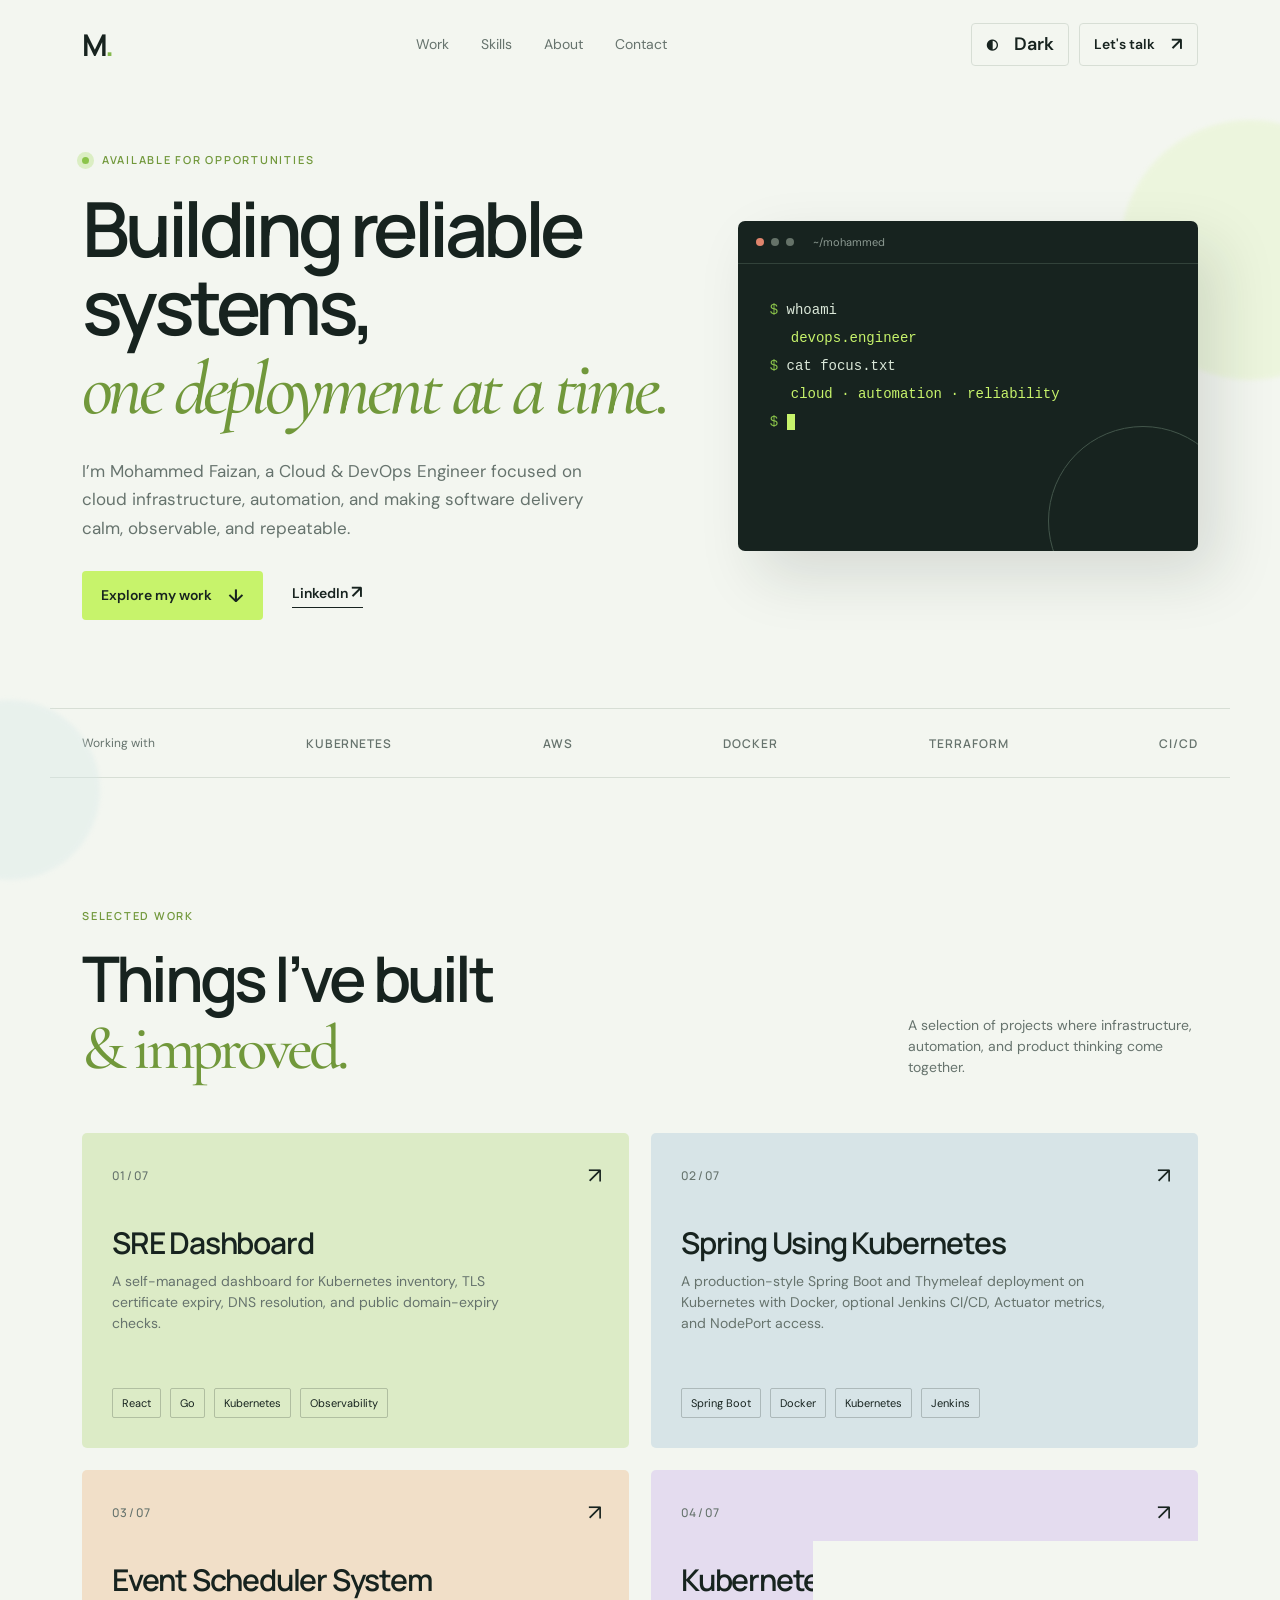
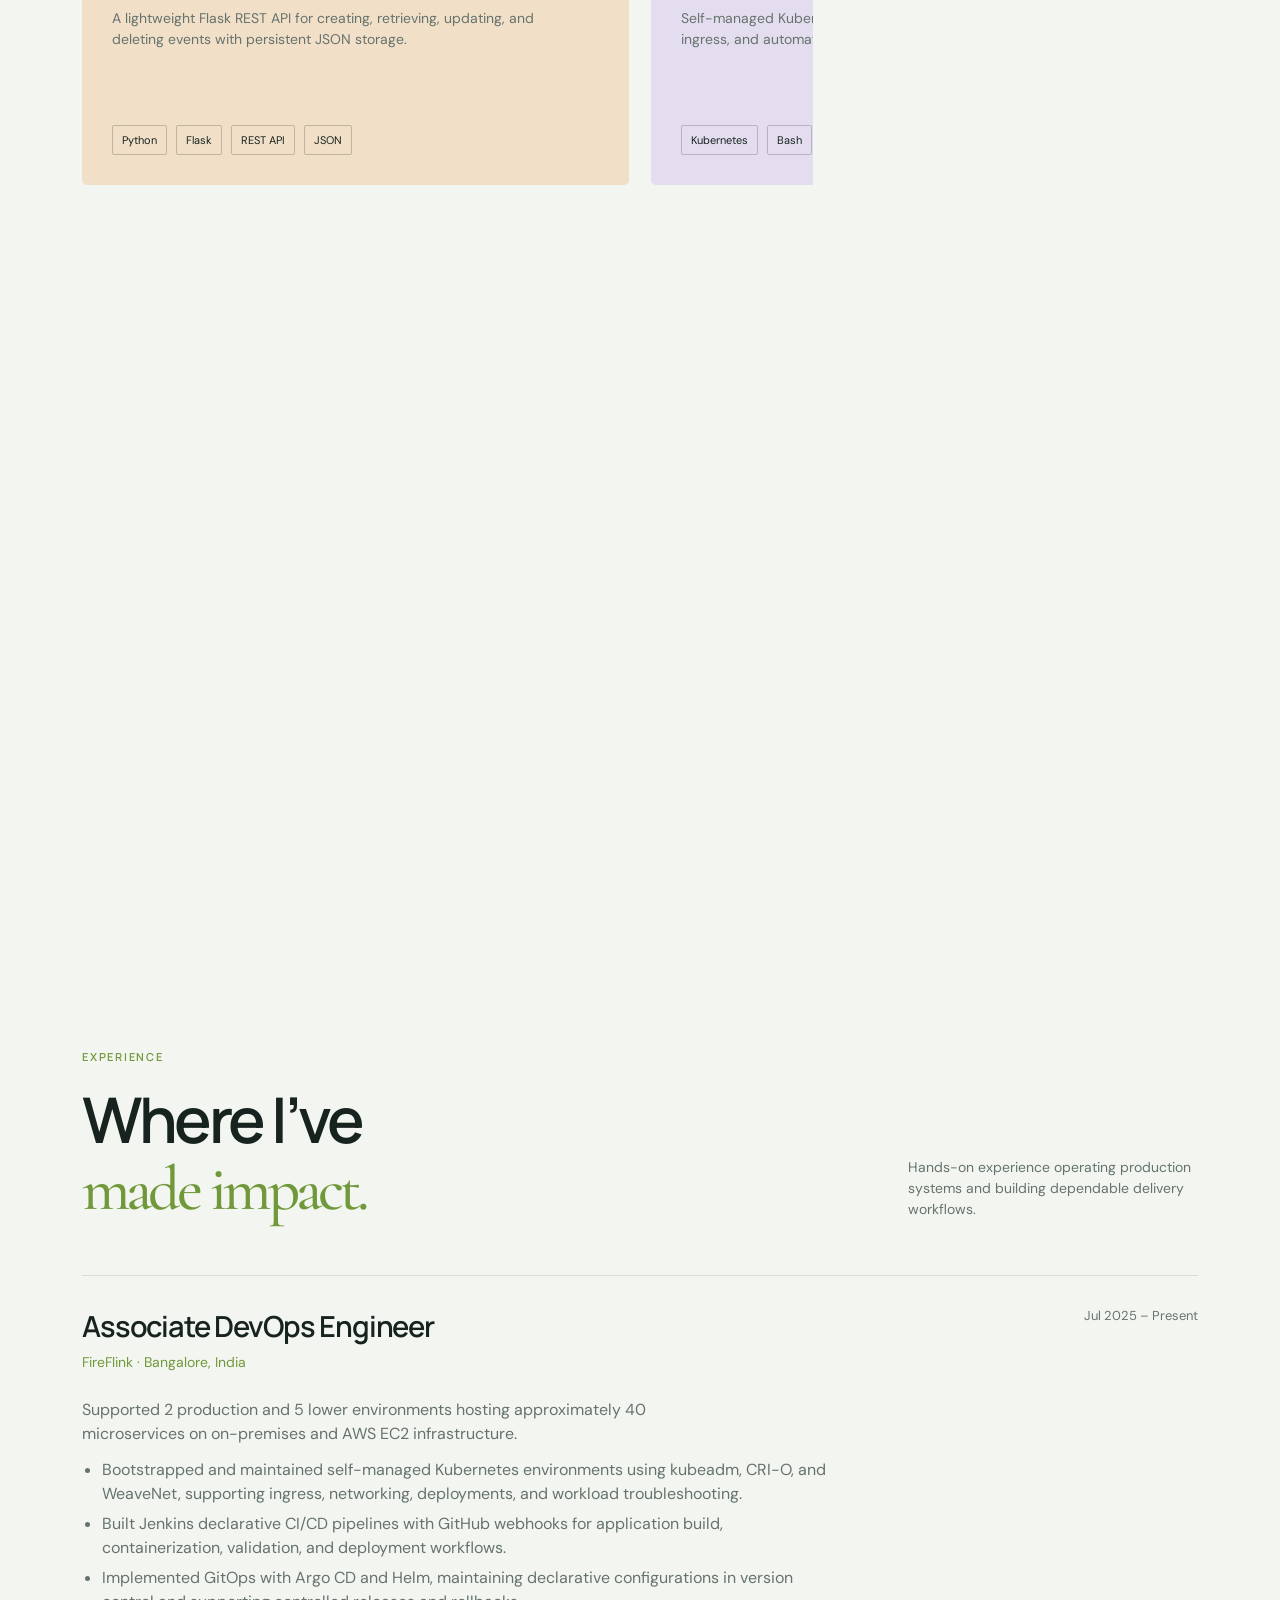
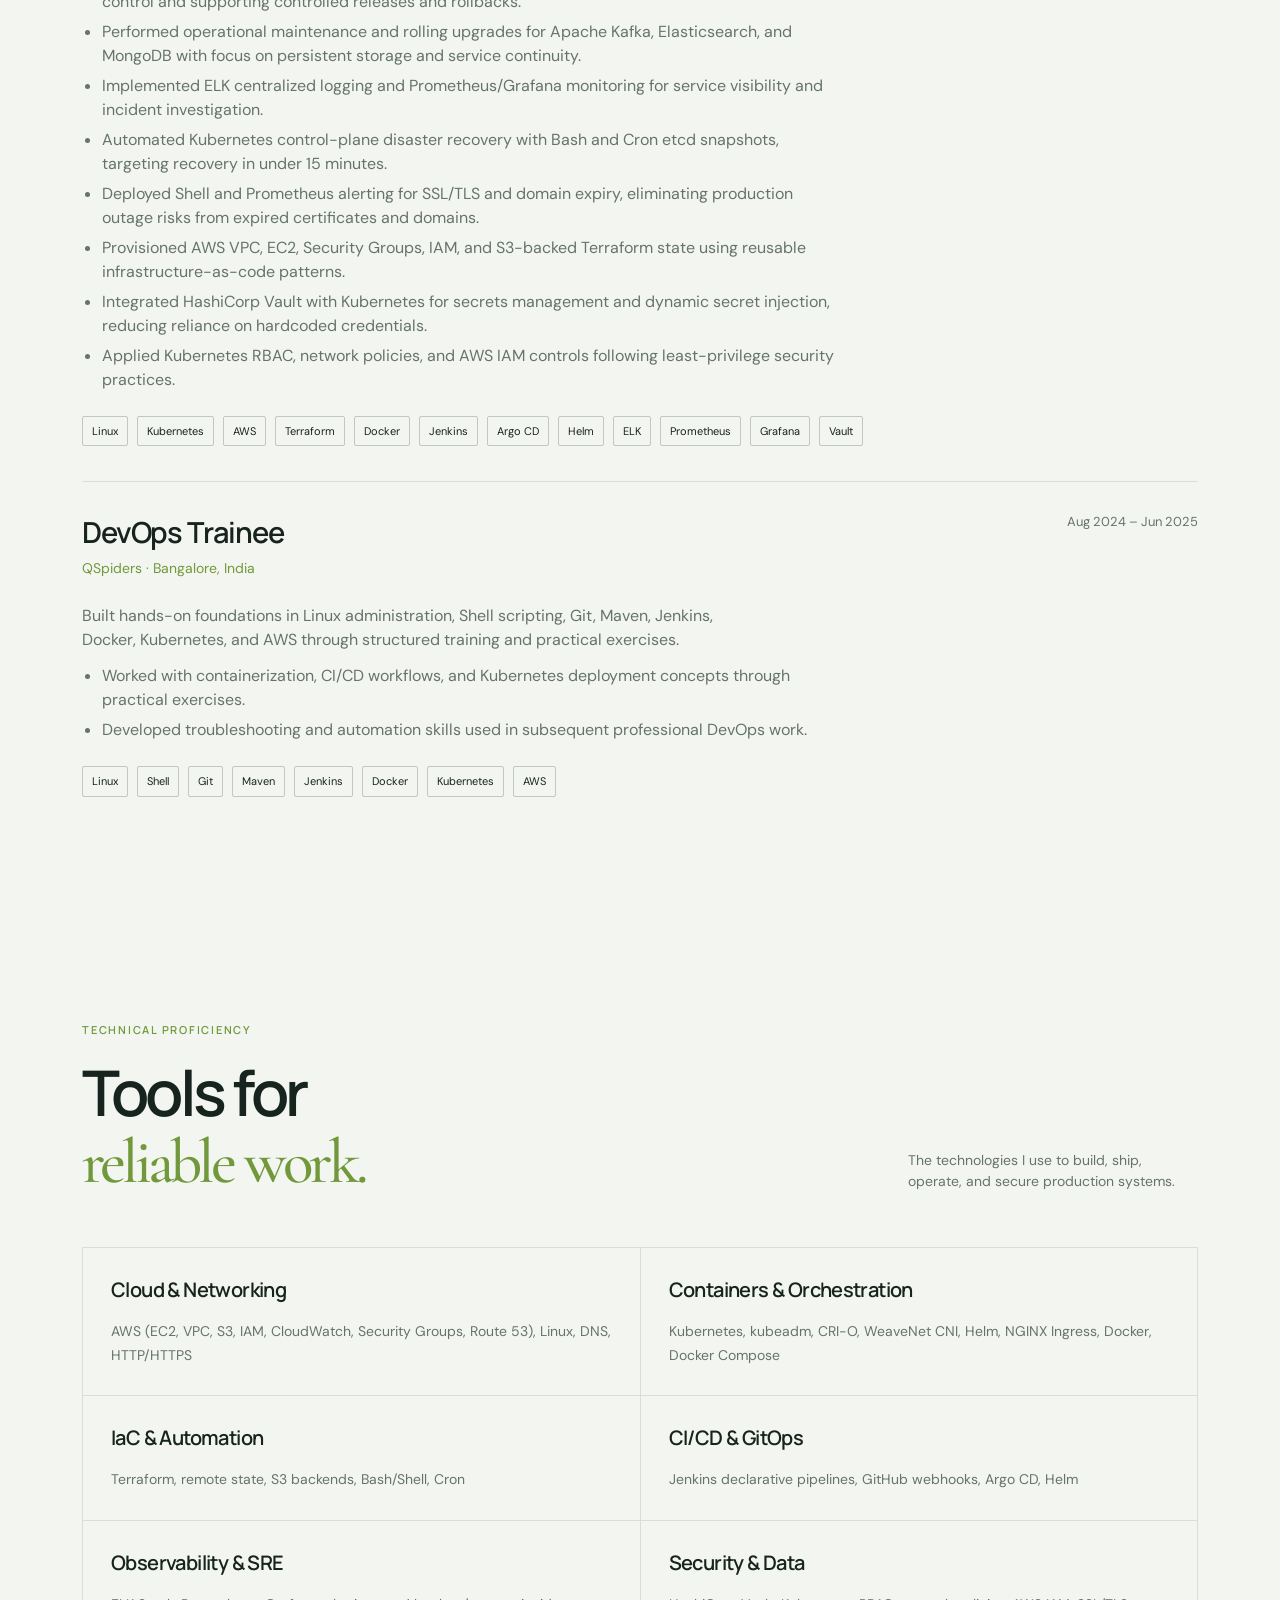
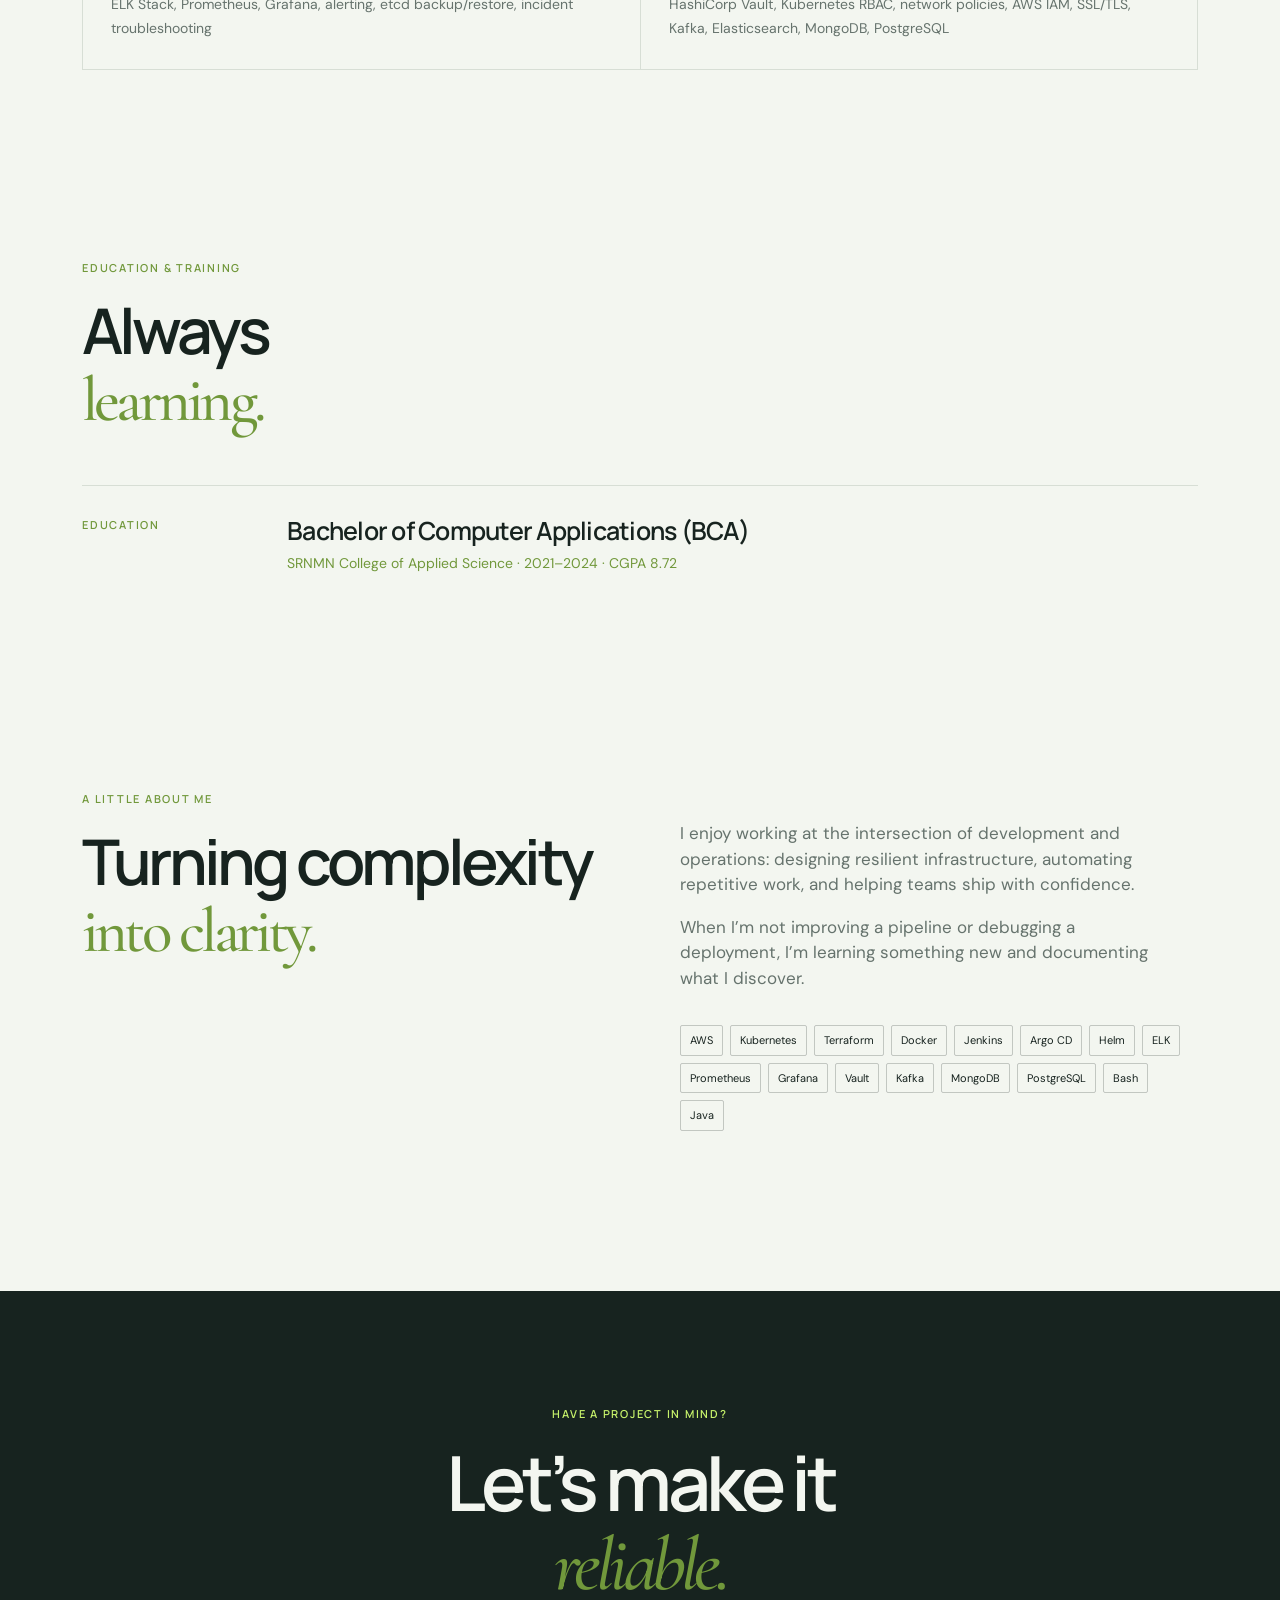
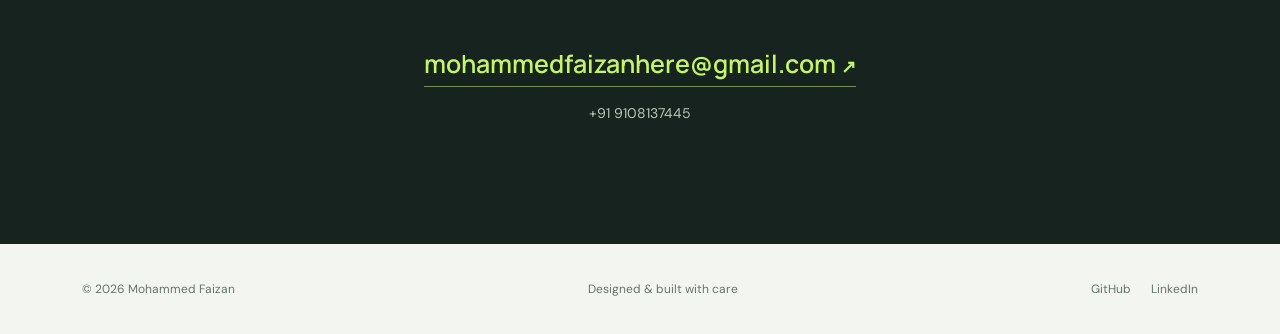
==== commit fdaa9bf1: "Add files via upload" ====
--- a/index.html
+++ b/index.html
@@ -7,7 +7,7 @@
     <title>Mohammed Faizan | Cloud & DevOps Engineer</title>
     <link rel="preconnect" href="https://fonts.googleapis.com" />
     <link rel="preconnect" href="https://fonts.gstatic.com" crossorigin />
-    <link href="https://fonts.googleapis.com/css2?family=DM+Sans:wght@400;500;600;700&family=Space+Grotesk:wght@500;600;700&display=swap" rel="stylesheet" />
+    <link href="https://fonts.googleapis.com/css2?family=Cormorant+Garamond:wght@500;600&family=DM+Sans:wght@400;500;600;700&family=Manrope:wght@500;600;700;800&display=swap" rel="stylesheet" />
     <link rel="stylesheet" href="styles.css" />
   </head>
   <body>
--- a/styles.css
+++ b/styles.css
@@ -1,4 +1,149 @@
-:root{--ink:#17231f;--muted:#66736d;--paper:#f3f6f0;--lime:#c7f36b;--line:#d7ded5;--dark:#17231f;--serif:Georgia,"Times New Roman",serif;--sans:"DM Sans",sans-serif;--display:"Space Grotesk",sans-serif}body.dark-theme{--ink:#f1f5ef;--muted:#aab7ae;--paper:#111714;--line:#34423a;--dark:#26342d}body.dark-theme .hero-card{box-shadow:20px 25px 60px rgba(0,0,0,.3)}body.dark-theme .project p,body.dark-theme .experience-item li{color:#aab7ae}
-*{box-sizing:border-box}html{scroll-behavior:smooth}body{margin:0;background:var(--paper);color:var(--ink);font-family:var(--sans);line-height:1.5}a{color:inherit;text-decoration:none}.section-wrap,.site-header{max-width:1180px;margin:auto;padding-left:32px;padding-right:32px}.site-header{height:88px;display:flex;align-items:center;justify-content:space-between;position:relative;z-index:2}.brand{font:700 30px var(--display);letter-spacing:-.1em}.brand span{color:#85b94e}.site-header nav{display:flex;gap:36px;font-size:14px;color:var(--muted)}.site-header nav a:hover,.text-link:hover{color:#6c9f38}.button{display:inline-flex;align-items:center;gap:16px;border-radius:4px;padding:14px 19px;font-weight:600;font-size:14px;transition:.2s ease}.button span,.text-link span,.contact-email span{font-size:18px;line-height:1}.button-primary{background:var(--lime)}.button-primary:hover{background:#b6e458;transform:translateY(-2px)}.button-outline{border:1px solid var(--line)}.button-outline:hover{border-color:var(--ink)}.button-small{padding:10px 14px}.hero{min-height:620px;display:grid;grid-template-columns:1.12fr .88fr;align-items:center;gap:70px;padding-top:46px;padding-bottom:70px}.eyebrow{color:#71983b;text-transform:uppercase;letter-spacing:.16em;font:600 11px var(--display);margin:0 0 22px}.status-dot{display:inline-block;width:7px;height:7px;border-radius:50%;background:#8bc44a;box-shadow:0 0 0 5px #dbeec3;margin-right:9px}.hero h1,.contact h2{font:600 clamp(45px,6vw,76px)/1.03 var(--display);letter-spacing:-.06em;margin:0}.hero h1 em,.contact h2 em{font-family:var(--serif);font-weight:400;color:#71983b}.hero-description{max-width:530px;color:var(--muted);font-size:17px;line-height:1.7;margin:28px 0}.hero-actions{display:flex;align-items:center;gap:29px}.text-link{font-weight:600;font-size:14px;border-bottom:1px solid var(--ink);padding-bottom:3px}.hero-card{height:330px;background:var(--dark);border-radius:7px;overflow:hidden;position:relative;box-shadow:20px 25px 60px rgba(23,35,31,.13);transform:rotate(2deg)}.terminal-top{height:43px;border-bottom:1px solid #32423a;display:flex;align-items:center;padding:0 18px;gap:7px}.terminal-top span{width:8px;height:8px;border-radius:50%;background:#657268}.terminal-top span:first-child{background:#e0846c}.terminal-top small{color:#8c9a92;margin-left:12px;font-size:11px}.terminal-body{padding:32px;font:14px/2 "Courier New",monospace;color:#dbe8d9}.terminal-body p{margin:0}.terminal-muted{color:#8bc44a}.terminal-value{color:#c7f36b;padding-left:21px}.cursor{display:inline-block;height:16px;width:8px;background:#c7f36b;vertical-align:middle;animation:blink 1s infinite}@keyframes blink{50%{opacity:0}}.card-orbit{position:absolute;width:190px;height:190px;border:1px solid #43564b;border-radius:50%;right:-40px;bottom:-65px}.trust-bar{border-top:1px solid var(--line);border-bottom:1px solid var(--line);display:flex;align-items:center;justify-content:space-between;gap:20px;padding-top:25px;padding-bottom:25px;color:#83908a}.trust-bar span{font-size:12px}.trust-bar strong{font:600 12px var(--display);color:#53625a;letter-spacing:.08em}.section{padding-top:130px;padding-bottom:60px}.section-heading{display:flex;justify-content:space-between;align-items:end;margin-bottom:52px}.section h2{font:600 clamp(40px,5vw,63px)/1.05 var(--display);letter-spacing:-.06em;margin:0}.section h2 span{font-family:var(--serif);font-weight:400;color:#71983b}.section-intro{max-width:290px;color:var(--muted);font-size:14px;margin:0 0 3px}.project-grid{display:grid;grid-template-columns:repeat(2,1fr);gap:22px}.project{min-height:315px;padding:30px;border-radius:5px;display:flex;flex-direction:column;justify-content:space-between;overflow:hidden;position:relative}.project:nth-child(4n+1){background:#dcebc6}.project:nth-child(4n+2){background:#d7e4e7}.project:nth-child(4n+3){background:#f1dfc8}.project:nth-child(4n+4){background:#e4dcef}.project-number{font:500 12px var(--display);color:#718079}.project h3{font:600 30px var(--display);letter-spacing:-.04em;margin:35px 0 8px}.project p{color:#59665e;font-size:14px;max-width:430px;margin:0}.project-meta{display:flex;gap:9px;flex-wrap:wrap;margin-top:25px}.project-meta span,.skill-list span{border:1px solid rgba(23,35,31,.22);padding:6px 9px;border-radius:2px;font-size:11px}.project-link{position:absolute;right:27px;top:26px;font-size:22px}.about-grid{display:grid;grid-template-columns:1fr 1fr;gap:80px;padding-top:130px}.about-copy{padding-top:30px}.about-copy>p{font-size:17px;color:var(--muted);max-width:480px;margin:0 0 17px}.skill-list{display:flex;gap:7px;flex-wrap:wrap;margin-top:34px}.contact{background:var(--dark);color:var(--paper);max-width:none;text-align:center;margin-top:100px;padding-top:115px;padding-bottom:120px}.contact .eyebrow{color:#c7f36b}.contact-email{display:inline-block;color:#c7f36b;font:500 clamp(18px,2vw,25px) var(--display);border-bottom:1px solid #718f50;margin-top:42px;padding-bottom:5px}.contact-phone{display:block;color:#b7c5bb;font-size:14px;margin-top:16px}.site-footer{display:flex;justify-content:space-between;align-items:center;min-height:90px;font-size:12px;color:var(--muted)}.site-footer div{display:flex;gap:20px}.site-footer a:hover{color:var(--ink)}.ambient{position:absolute;border-radius:50%;filter:blur(2px);opacity:.35;pointer-events:none}.ambient-one{width:260px;height:260px;background:#e1f4bc;top:120px;right:-100px}.ambient-two{width:180px;height:180px;background:#d5e8e7;top:700px;left:-80px}.credential-item{display:grid;grid-template-columns:170px 1fr;gap:35px;border-top:1px solid var(--line);padding:27px 0}.credential-item .eyebrow{margin:4px 0 0}.credential-item h3{font:600 25px var(--display);letter-spacing:-.03em;margin:0 0 5px}.credential-item p{color:#71983b;margin:0;font-size:14px}.credential-summary{color:var(--muted)!important;max-width:650px;margin-top:15px!important}@media(max-width:760px){.section-wrap,.site-header{padding-left:20px;padding-right:20px}.site-header{height:75px}.site-header nav{display:none}.hero{grid-template-columns:1fr;gap:45px;padding-top:60px}.hero-card{height:280px}.hero h1{font-size:48px}.trust-bar{justify-content:flex-start;flex-wrap:wrap;gap:14px 24px}.trust-bar span{width:100%}.section{padding-top:90px}.section-heading,.about-grid{display:block}.section-intro{margin-top:25px}.project-grid{grid-template-columns:1fr}.about-copy{padding-top:30px}.contact{margin-top:50px}.site-footer{gap:15px;flex-wrap:wrap;padding-top:20px;padding-bottom:20px}}
-.header-actions{display:flex;align-items:center;gap:10px}.theme-toggle{font-family:var(--sans);cursor:pointer;color:var(--ink);background:transparent}.theme-toggle span{font-size:12px}.proficiency-grid{display:grid;grid-template-columns:repeat(2,1fr);gap:1px;background:var(--line);border:1px solid var(--line)}.proficiency-card{background:var(--paper);padding:28px}.proficiency-card h3{font:600 20px var(--display);margin:0 0 17px;letter-spacing:-.03em}.proficiency-card p{color:var(--muted);font-size:14px;line-height:1.7;margin:0}@media(max-width:760px){.header-actions .button-outline#header-contact{display:none}.proficiency-grid{grid-template-columns:1fr}.proficiency-card{padding:22px}}
-.experience-item{border-top:1px solid var(--line);padding:30px 0 35px}.experience-heading{display:flex;justify-content:space-between;gap:20px;align-items:start}.experience-heading h3{font:600 29px var(--display);letter-spacing:-.04em;margin:0 0 6px}.experience-heading p{color:#71983b;margin:0;font-size:14px}.experience-heading>span{color:var(--muted);font-size:13px;white-space:nowrap}.experience-summary{color:var(--muted);max-width:650px;margin:25px 0 12px}.experience-item ul{color:var(--muted);max-width:760px;padding-left:20px;margin:0}.experience-item li{margin:6px 0}.experience-item .project-meta{margin-top:24px}.about-copy{padding-top:30px}.about-copy>p{font-size:17px;color:var(--muted);max-width:480px;margin:0 0 17px}.skill-list{display:flex;gap:7px;flex-wrap:wrap;margin-top:34px}.contact{background:var(--dark);color:var(--paper);max-width:none;text-align:center;margin-top:100px;padding-top:115px;padding-bottom:120px}.contact .eyebrow{color:#c7f36b}.contact-email{display:inline-block;color:#c7f36b;font:500 clamp(18px,2vw,25px) var(--display);border-bottom:1px solid #718f50;margin-top:42px;padding-bottom:5px}.contact-phone{display:block;color:#b7c5bb;font-size:14px;margin-top:16px}.site-footer{display:flex;justify-content:space-between;align-items:center;min-height:90px;font-size:12px;color:var(--muted)}.site-footer div{display:flex;gap:20px}.site-footer a:hover{color:var(--ink)}.ambient{position:absolute;border-radius:50%;filter:blur(2px);opacity:.35;pointer-events:none}.ambient-one{width:260px;height:260px;background:#e1f4bc;top:120px;right:-100px}.ambient-two{width:180px;height:180px;background:#d5e8e7;top:700px;left:-80px}@media(max-width:760px){.section-wrap,.site-header{padding-left:20px;padding-right:20px}.site-header{height:75px}.site-header nav{display:none}.hero{grid-template-columns:1fr;gap:45px;padding-top:60px}.hero-card{height:280px}.hero h1{font-size:48px}.trust-bar{justify-content:flex-start;flex-wrap:wrap;gap:14px 24px}.trust-bar span{width:100%}.section{padding-top:90px}.section-heading,.about-grid{display:block}.section-intro{margin-top:25px}.project-grid{grid-template-columns:1fr}.about-copy{padding-top:30px}.contact{margin-top:50px}.site-footer{gap:15px;flex-wrap:wrap;padding-top:20px;padding-bottom:20px}}
+:root {
+  --ink: #17231f;
+  --muted: #66736d;
+  --paper: #f3f6f0;
+  --lime: #c7f36b;
+  --line: #d7ded5;
+  --dark: #17231f;
+  --card-one: #dcebc6;
+  --card-two: #d7e4e7;
+  --card-three: #f1dfc8;
+  --card-four: #e4dcef;
+  --serif: "Cormorant Garamond", Georgia, serif;
+  --sans: "DM Sans", sans-serif;
+  --display: "Manrope", sans-serif;
+}
+
+body.dark-theme {
+  --ink: #f1f5ef;
+  --muted: #aab7ae;
+  --paper: #111714;
+  --line: #34423a;
+  --dark: #26342d;
+  --card-one: #263d2c;
+  --card-two: #253a40;
+  --card-three: #493b2b;
+  --card-four: #393047;
+}
+
+* { box-sizing: border-box; }
+html { scroll-behavior: smooth; }
+body { margin: 0; background: var(--paper); color: var(--ink); font-family: var(--sans); line-height: 1.5; transition: background .35s ease, color .35s ease; }
+a { color: inherit; text-decoration: none; }
+button { font: inherit; }
+.section-wrap, .site-header { max-width: 1180px; margin: auto; padding-left: 32px; padding-right: 32px; }
+.site-header { height: 88px; display: flex; align-items: center; justify-content: space-between; position: relative; z-index: 2; animation: slide-down .7s ease both; }
+.brand { font: 700 30px var(--display); letter-spacing: -.1em; }
+.brand span { color: #85b94e; }
+.site-header nav { display: flex; gap: 32px; font-size: 14px; color: var(--muted); }
+.site-header nav a, .text-link, .site-footer a { transition: color .2s ease; }
+.site-header nav a:hover, .text-link:hover, .site-footer a:hover { color: #6c9f38; }
+.header-actions { display: flex; align-items: center; gap: 10px; }
+.button { display: inline-flex; align-items: center; gap: 16px; border-radius: 4px; padding: 14px 19px; font-weight: 600; font-size: 14px; transition: .2s ease; }
+.button span, .text-link span, .contact-email span { font-size: 18px; line-height: 1; }
+.button-primary { background: var(--lime); color: #17231f; }
+.button-primary:hover { background: #b6e458; transform: translateY(-2px); }
+.button-outline { border: 1px solid var(--line); color: var(--ink); background: transparent; }
+.button-outline:hover { border-color: var(--ink); }
+.button-small { padding: 10px 14px; }
+.theme-toggle { cursor: pointer; }
+.hero { min-height: 620px; display: grid; grid-template-columns: 1.12fr .88fr; align-items: center; gap: 70px; padding-top: 46px; padding-bottom: 70px; }
+.hero-copy { animation: rise-in .8s .12s ease both; }
+.eyebrow { color: #71983b; text-transform: uppercase; letter-spacing: .16em; font: 600 11px var(--display); margin: 0 0 22px; }
+.status-dot { display: inline-block; width: 7px; height: 7px; border-radius: 50%; background: #8bc44a; box-shadow: 0 0 0 5px #dbeec3; margin-right: 9px; }
+.hero h1, .contact h2 { font: 600 clamp(45px, 6vw, 76px)/1.03 var(--display); letter-spacing: -.06em; margin: 0; }
+.hero h1 em, .contact h2 em { font-family: var(--serif); font-weight: 500; color: #71983b; }
+.hero-description { max-width: 530px; color: var(--muted); font-size: 17px; line-height: 1.7; margin: 28px 0; }
+.hero-actions { display: flex; align-items: center; gap: 29px; }
+.text-link { font-weight: 600; font-size: 14px; border-bottom: 1px solid var(--ink); padding-bottom: 3px; }
+.hero-card { height: 330px; background: var(--dark); border-radius: 7px; overflow: hidden; position: relative; box-shadow: 20px 25px 60px rgba(23,35,31,.13); transform: rotate(2deg); animation: rise-in .9s .25s ease both, gentle-float 7s 1.2s ease-in-out infinite; }
+.terminal-top { height: 43px; border-bottom: 1px solid #32423a; display: flex; align-items: center; padding: 0 18px; gap: 7px; }
+.terminal-top span { width: 8px; height: 8px; border-radius: 50%; background: #657268; }
+.terminal-top span:first-child { background: #e0846c; }
+.terminal-top small { color: #8c9a92; margin-left: 12px; font-size: 11px; }
+.terminal-body { padding: 32px; font: 14px/2 "Courier New", monospace; color: #dbe8d9; }
+.terminal-body p { margin: 0; }
+.terminal-muted { color: #8bc44a; }
+.terminal-value { color: #c7f36b; padding-left: 21px; }
+.cursor { display: inline-block; height: 16px; width: 8px; background: #c7f36b; vertical-align: middle; animation: blink 1s infinite; }
+.card-orbit { position: absolute; width: 190px; height: 190px; border: 1px solid #43564b; border-radius: 50%; right: -40px; bottom: -65px; }
+.trust-bar { border-top: 1px solid var(--line); border-bottom: 1px solid var(--line); display: flex; align-items: center; justify-content: space-between; gap: 20px; padding-top: 25px; padding-bottom: 25px; color: var(--muted); }
+.trust-bar span { font-size: 12px; }
+.trust-bar strong { font: 600 12px var(--display); color: var(--muted); letter-spacing: .08em; }
+.section { padding-top: 130px; padding-bottom: 60px; animation: rise-in .8s ease both; }
+.section-heading { display: flex; justify-content: space-between; align-items: end; margin-bottom: 52px; }
+.section h2 { font: 600 clamp(40px, 5vw, 63px)/1.05 var(--display); letter-spacing: -.06em; margin: 0; }
+.section h2 span { font-family: var(--serif); font-weight: 500; color: #71983b; }
+.section-intro { max-width: 290px; color: var(--muted); font-size: 14px; margin: 0 0 3px; }
+.project-grid { display: grid; grid-template-columns: repeat(2, 1fr); gap: 22px; }
+.project { min-height: 315px; padding: 30px; border-radius: 5px; display: flex; flex-direction: column; justify-content: space-between; overflow: hidden; position: relative; transition: transform .3s ease, box-shadow .3s ease; }
+.project:nth-child(4n+1) { background: var(--card-one); }
+.project:nth-child(4n+2) { background: var(--card-two); }
+.project:nth-child(4n+3) { background: var(--card-three); }
+.project:nth-child(4n+4) { background: var(--card-four); }
+.project:hover { transform: translateY(-8px); box-shadow: 0 18px 30px rgba(23,35,31,.12); }
+.project-number { font: 500 12px var(--display); color: var(--muted); }
+.project h3 { font: 600 30px var(--display); letter-spacing: -.04em; margin: 35px 0 8px; }
+.project p { color: var(--muted); font-size: 14px; max-width: 430px; margin: 0; }
+.project-meta { display: flex; gap: 9px; flex-wrap: wrap; margin-top: 25px; }
+.project-meta span, .skill-list span { border: 1px solid rgba(23,35,31,.22); padding: 6px 9px; border-radius: 2px; font-size: 11px; }
+body.dark-theme .project-meta span, body.dark-theme .skill-list span { border-color: rgba(241,245,239,.28); }
+.project-link { position: absolute; right: 27px; top: 26px; font-size: 22px; transition: transform .25s ease; }
+.project:hover .project-link { transform: translate(3px,-3px); }
+.experience-item { border-top: 1px solid var(--line); padding: 30px 0 35px; animation: rise-in .7s ease both; }
+.experience-heading { display: flex; justify-content: space-between; gap: 20px; align-items: start; }
+.experience-heading h3 { font: 600 29px var(--display); letter-spacing: -.04em; margin: 0 0 6px; }
+.experience-heading p { color: #71983b; margin: 0; font-size: 14px; }
+.experience-heading > span { color: var(--muted); font-size: 13px; white-space: nowrap; }
+.experience-summary, .experience-item li { color: var(--muted); }
+.experience-summary { max-width: 650px; margin: 25px 0 12px; }
+.experience-item ul { max-width: 760px; padding-left: 20px; margin: 0; }
+.experience-item li { margin: 6px 0; }
+.experience-item .project-meta { margin-top: 24px; }
+.proficiency-grid { display: grid; grid-template-columns: repeat(2,1fr); gap: 1px; background: var(--line); border: 1px solid var(--line); }
+.proficiency-card { background: var(--paper); padding: 28px; transition: background .3s ease, transform .3s ease; }
+.proficiency-card:hover { transform: translateY(-4px); background: var(--card-one); }
+.proficiency-card h3 { font: 600 20px var(--display); margin: 0 0 17px; letter-spacing: -.03em; }
+.proficiency-card p { color: var(--muted); font-size: 14px; line-height: 1.7; margin: 0; }
+.credential-item { display: grid; grid-template-columns: 170px 1fr; gap: 35px; border-top: 1px solid var(--line); padding: 27px 0; }
+.credential-item .eyebrow { margin: 4px 0 0; }
+.credential-item h3 { font: 600 25px var(--display); letter-spacing: -.03em; margin: 0 0 5px; }
+.credential-item p { color: #71983b; margin: 0; font-size: 14px; }
+.credential-summary { color: var(--muted) !important; max-width: 650px; margin-top: 15px !important; }
+.about-grid { display: grid; grid-template-columns: 1fr 1fr; gap: 80px; padding-top: 130px; }
+.about-copy { padding-top: 30px; }
+.about-copy > p { font-size: 17px; color: var(--muted); max-width: 480px; margin: 0 0 17px; }
+.skill-list { display: flex; gap: 7px; flex-wrap: wrap; margin-top: 34px; }
+.contact { background: var(--dark); color: #f3f6f0; max-width: none; text-align: center; margin-top: 100px; padding-top: 115px; padding-bottom: 120px; }
+.contact .eyebrow { color: var(--lime); }
+.contact-email { display: inline-block; color: var(--lime); font: 600 clamp(18px,2vw,25px) var(--display); border-bottom: 1px solid #718f50; margin-top: 42px; padding-bottom: 5px; }
+.contact-phone { display: block; color: #b7c5bb; font-size: 14px; margin-top: 16px; }
+.site-footer { display: flex; justify-content: space-between; align-items: center; min-height: 90px; font-size: 12px; color: var(--muted); }
+.site-footer div { display: flex; gap: 20px; }
+.ambient { position: absolute; border-radius: 50%; filter: blur(2px); opacity: .35; pointer-events: none; }
+.ambient-one { width: 260px; height: 260px; background: #e1f4bc; top: 120px; right: -100px; }
+.ambient-two { width: 180px; height: 180px; background: #d5e8e7; top: 700px; left: -80px; }
+@keyframes rise-in { from { opacity: 0; transform: translateY(20px); } to { opacity: 1; transform: translateY(0); } }
+@keyframes slide-down { from { opacity: 0; transform: translateY(-14px); } to { opacity: 1; transform: translateY(0); } }
+@keyframes gentle-float { 0%, 100% { margin-top: 0; } 50% { margin-top: -8px; } }
+@keyframes blink { 50% { opacity: 0; } }
+@media (prefers-reduced-motion: reduce) { *, *::before, *::after { animation-duration: .01ms !important; animation-iteration-count: 1 !important; scroll-behavior: auto !important; transition-duration: .01ms !important; } }
+@media (max-width: 760px) {
+  .section-wrap, .site-header { padding-left: 20px; padding-right: 20px; }
+  .site-header { height: 75px; }
+  .site-header nav { display: none; }
+  .header-actions #header-contact { display: none; }
+  .hero { grid-template-columns: 1fr; gap: 45px; padding-top: 60px; }
+  .hero-card { height: 280px; }
+  .hero h1 { font-size: 48px; }
+  .trust-bar { justify-content: flex-start; flex-wrap: wrap; gap: 14px 24px; }
+  .trust-bar span { width: 100%; }
+  .section { padding-top: 90px; }
+  .section-heading, .about-grid { display: block; }
+  .section-intro { margin-top: 25px; }
+  .project-grid, .proficiency-grid { grid-template-columns: 1fr; }
+  .about-copy { padding-top: 30px; }
+  .credential-item { grid-template-columns: 1fr; gap: 8px; }
+  .contact { margin-top: 50px; }
+  .site-footer { gap: 15px; flex-wrap: wrap; padding-top: 20px; padding-bottom: 20px; }
+}
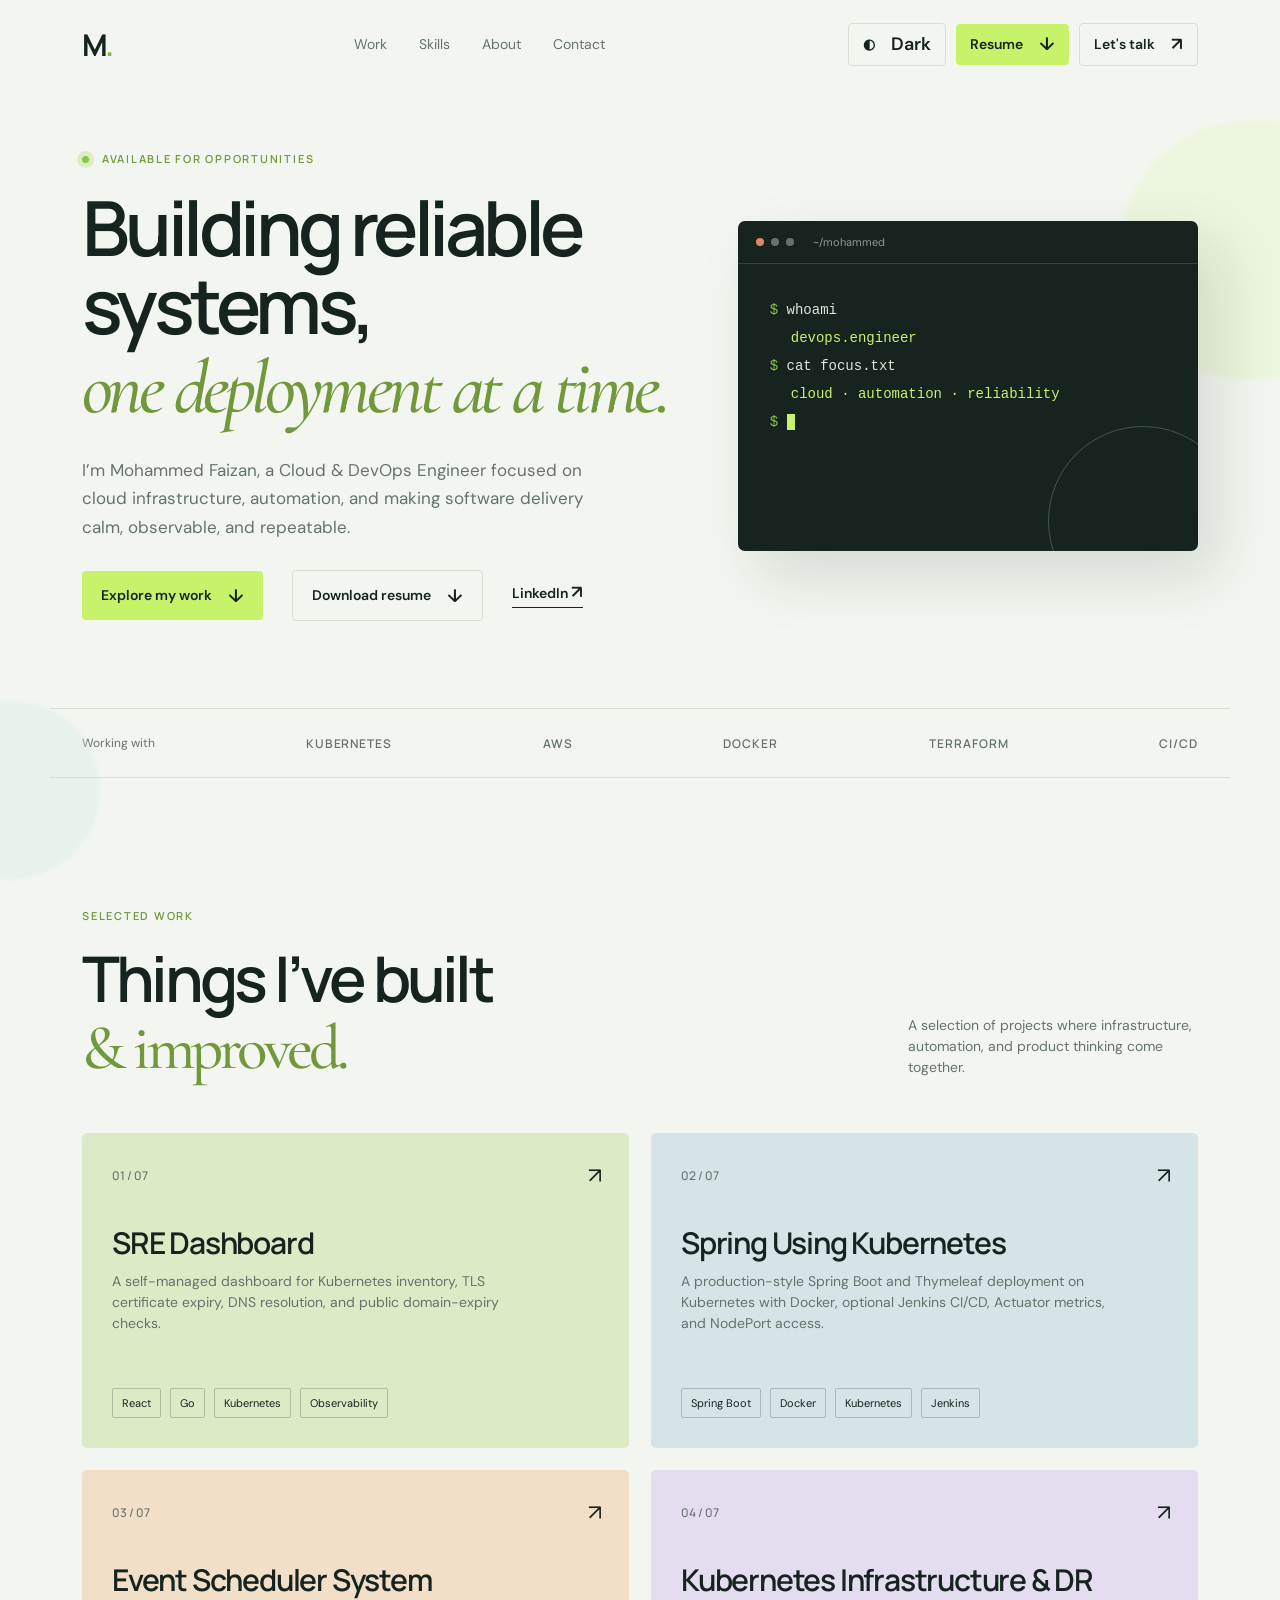
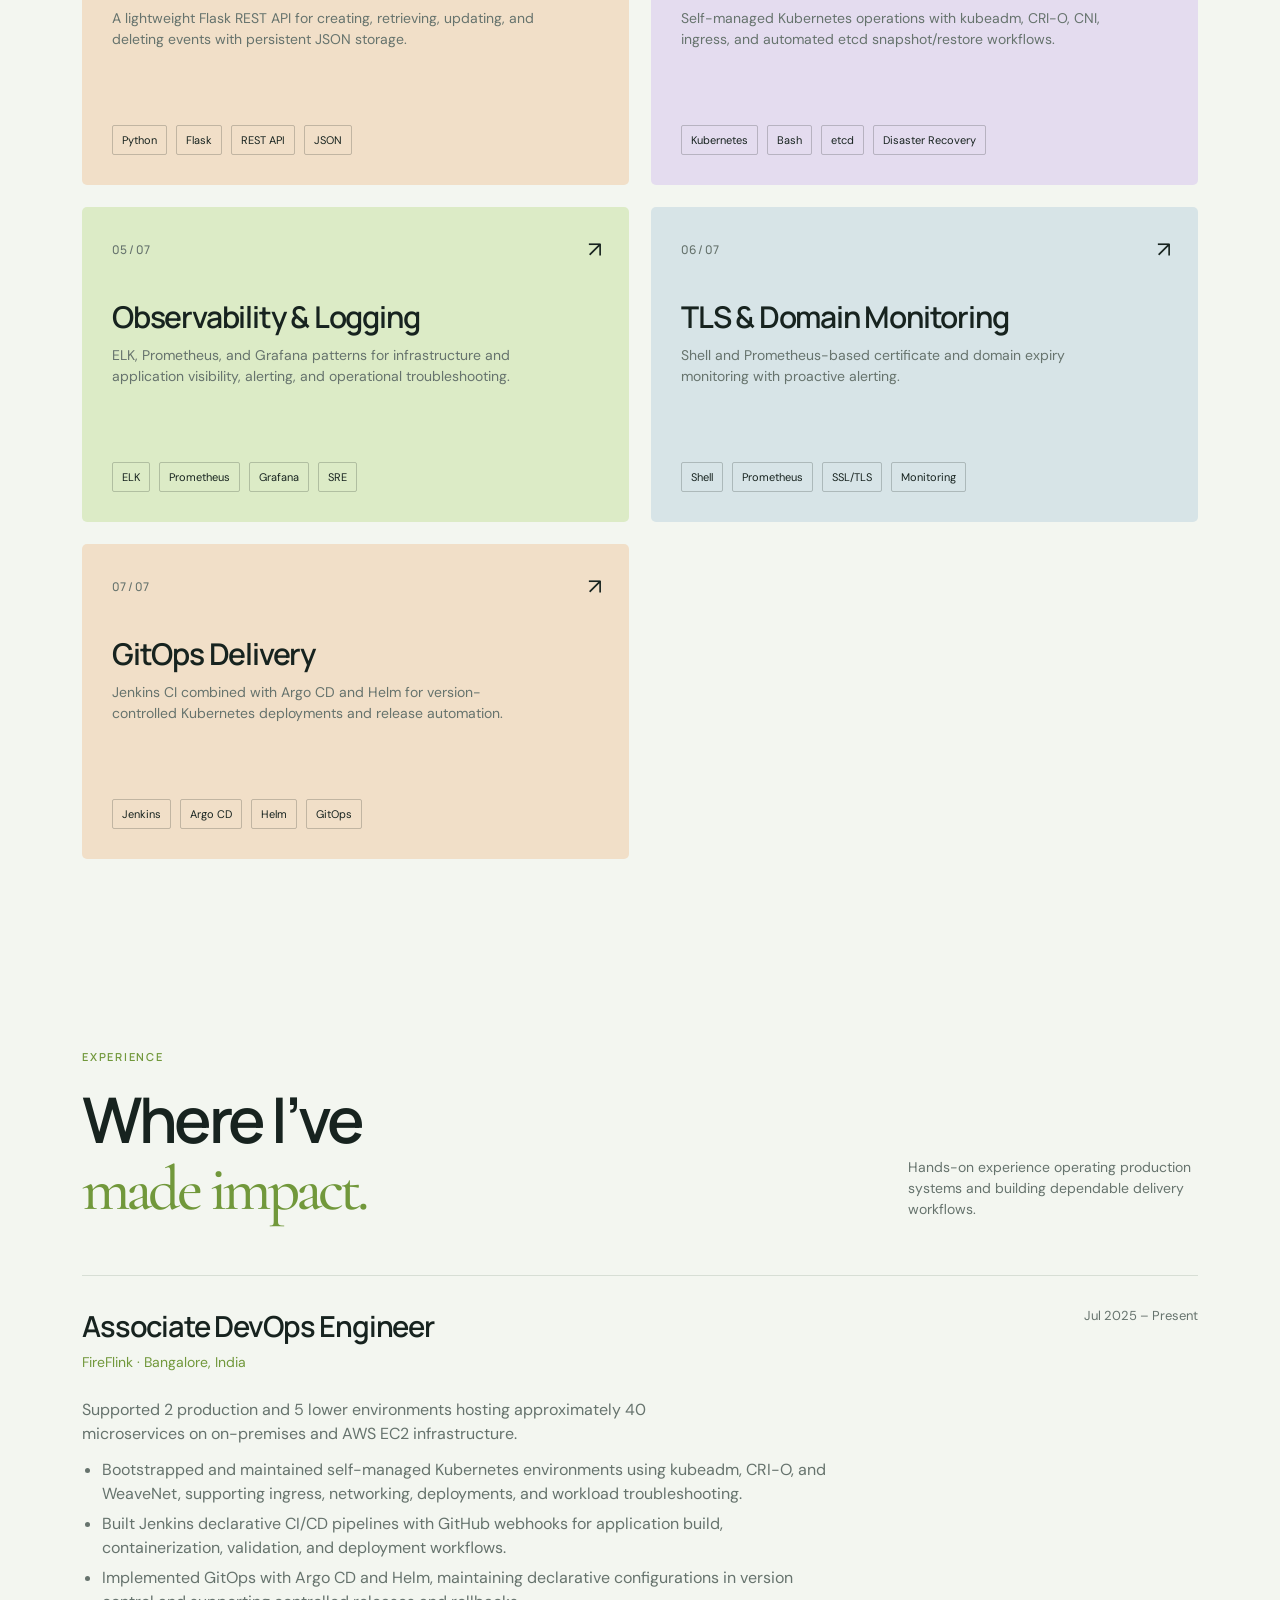
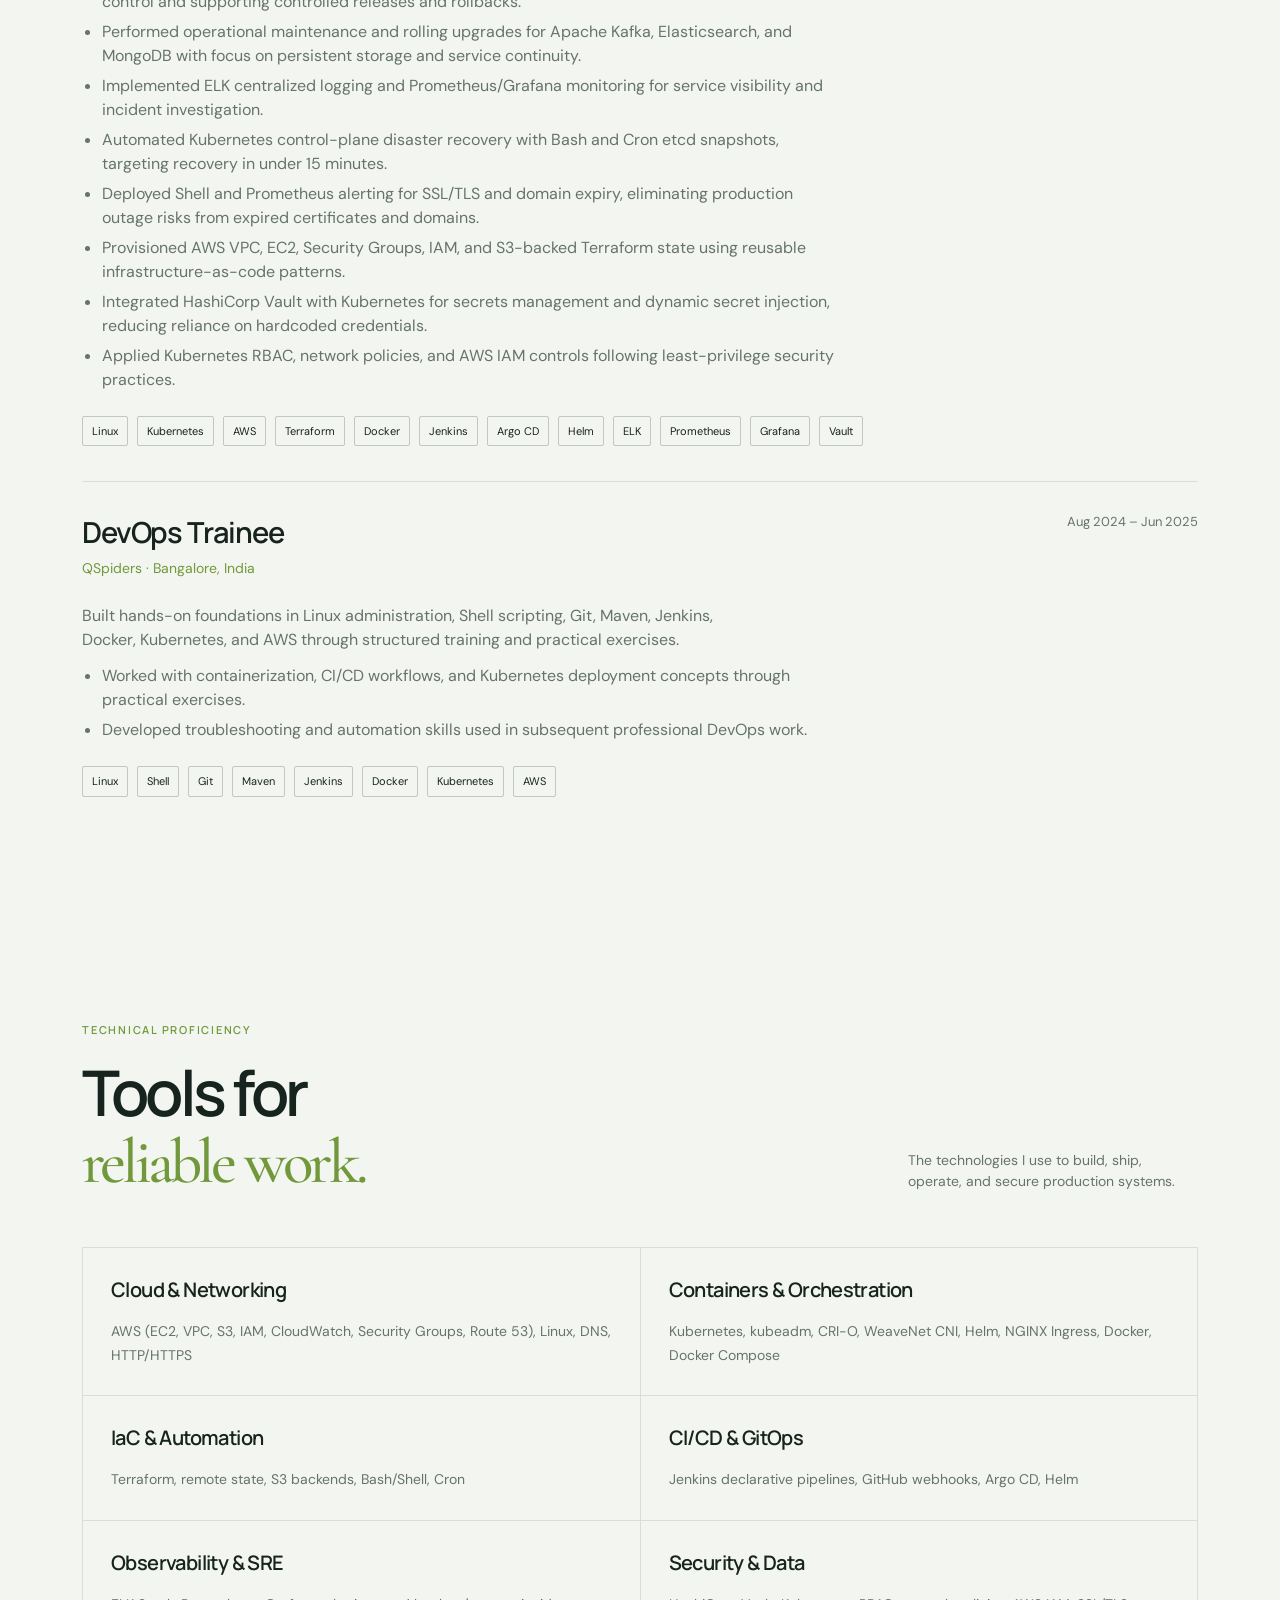
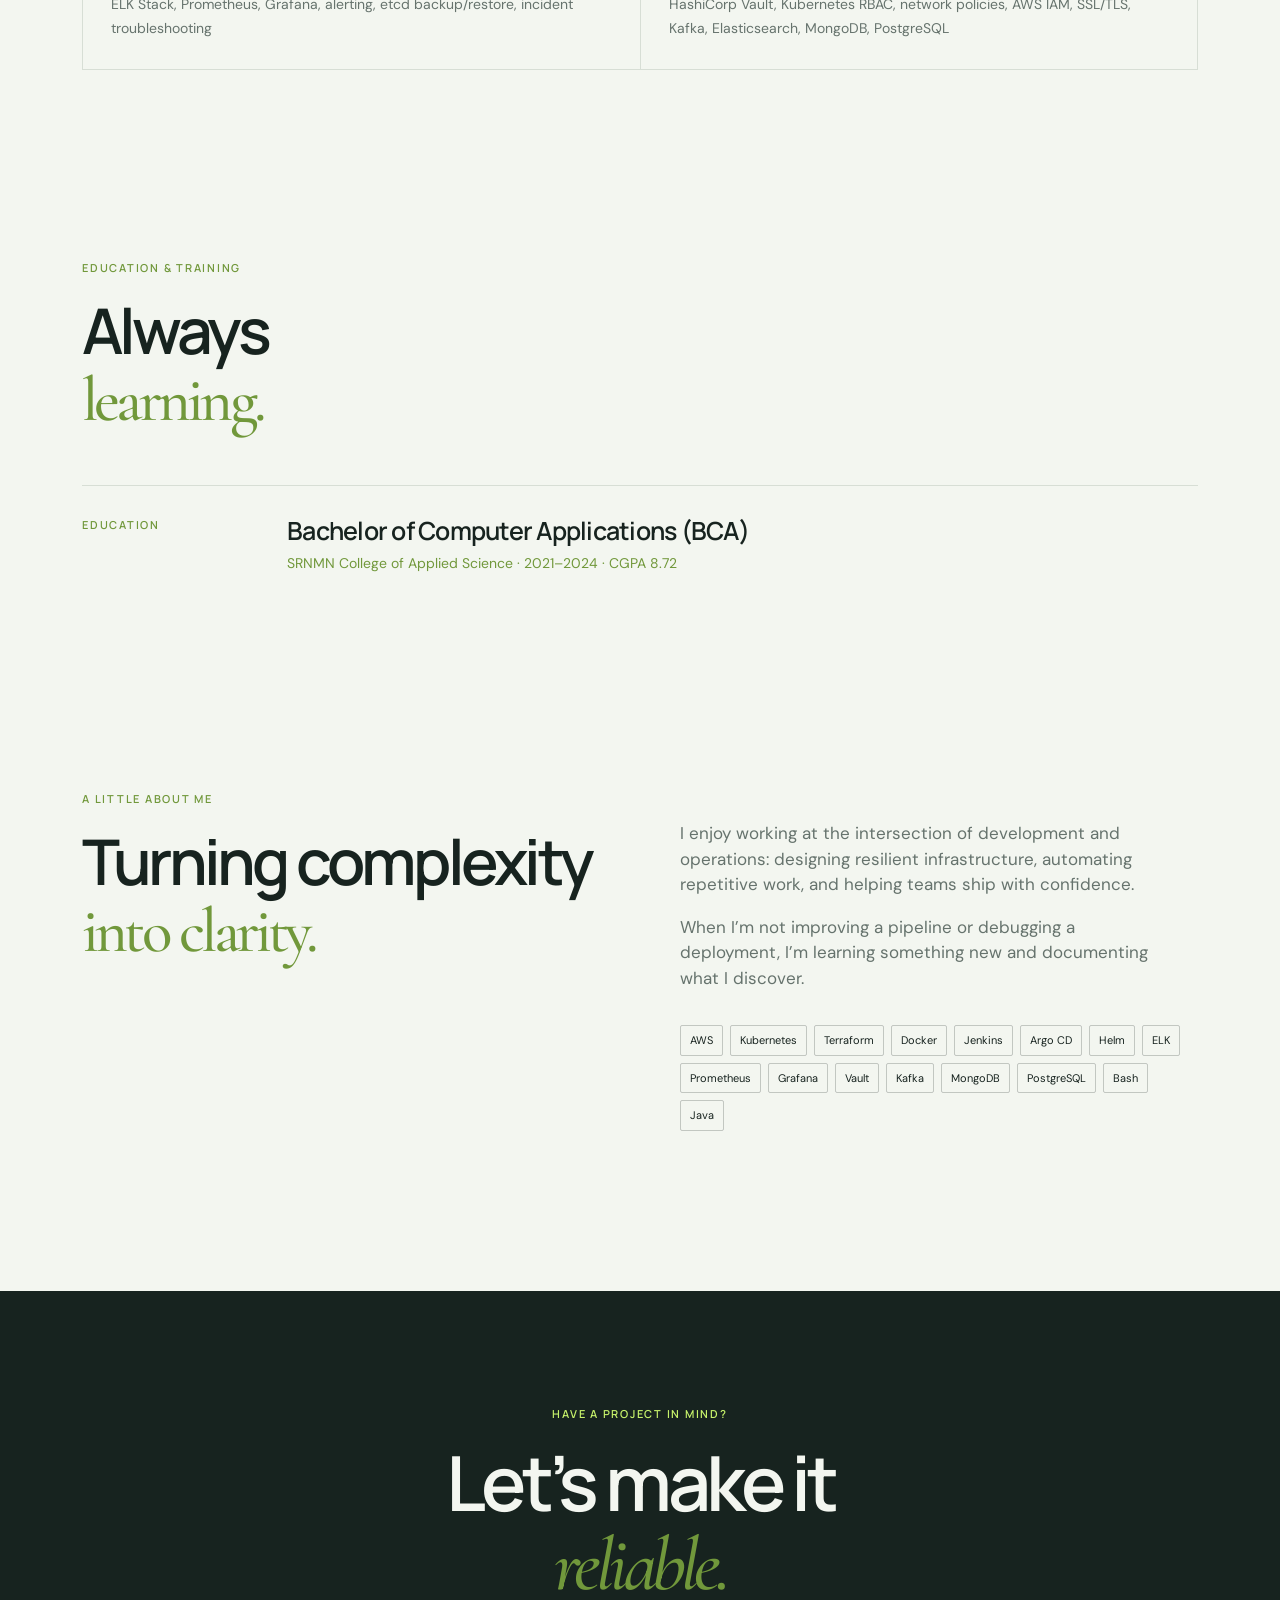
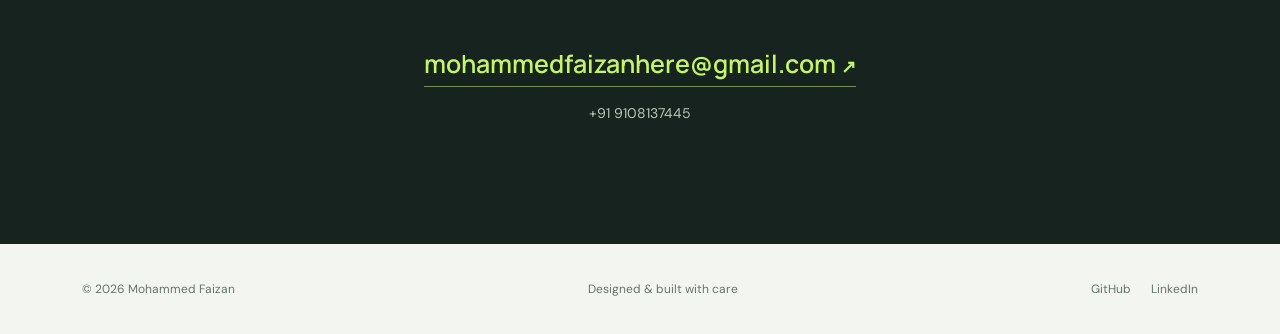
==== commit 0f5540c2: "Add files via upload" ====
--- a/index.html
+++ b/index.html
@@ -23,6 +23,7 @@
       </nav>
       <div class="header-actions">
         <button class="theme-toggle button button-small button-outline" id="theme-toggle" type="button" aria-label="Switch to dark theme">◐ <span>Dark</span></button>
+        <a class="button button-small button-primary" href="resume.pdf" download>Resume <span>↓</span></a>
         <a class="button button-small button-outline" id="header-contact" href="#contact">Let's talk <span>↗</span></a>
       </div>
     </header>
@@ -35,6 +36,7 @@
           <p class="hero-description">I’m Mohammed Faizan, a Cloud & DevOps Engineer focused on cloud infrastructure, automation, and making software delivery calm, observable, and repeatable.</p>
           <div class="hero-actions">
             <a class="button button-primary" href="#work">Explore my work <span>↓</span></a>
+            <a class="button button-outline" href="resume.pdf" download>Download resume <span>↓</span></a>
             <a class="text-link" id="hero-linkedin" href="#" target="_blank" rel="noreferrer">LinkedIn <span>↗</span></a>
           </div>
         </div>
